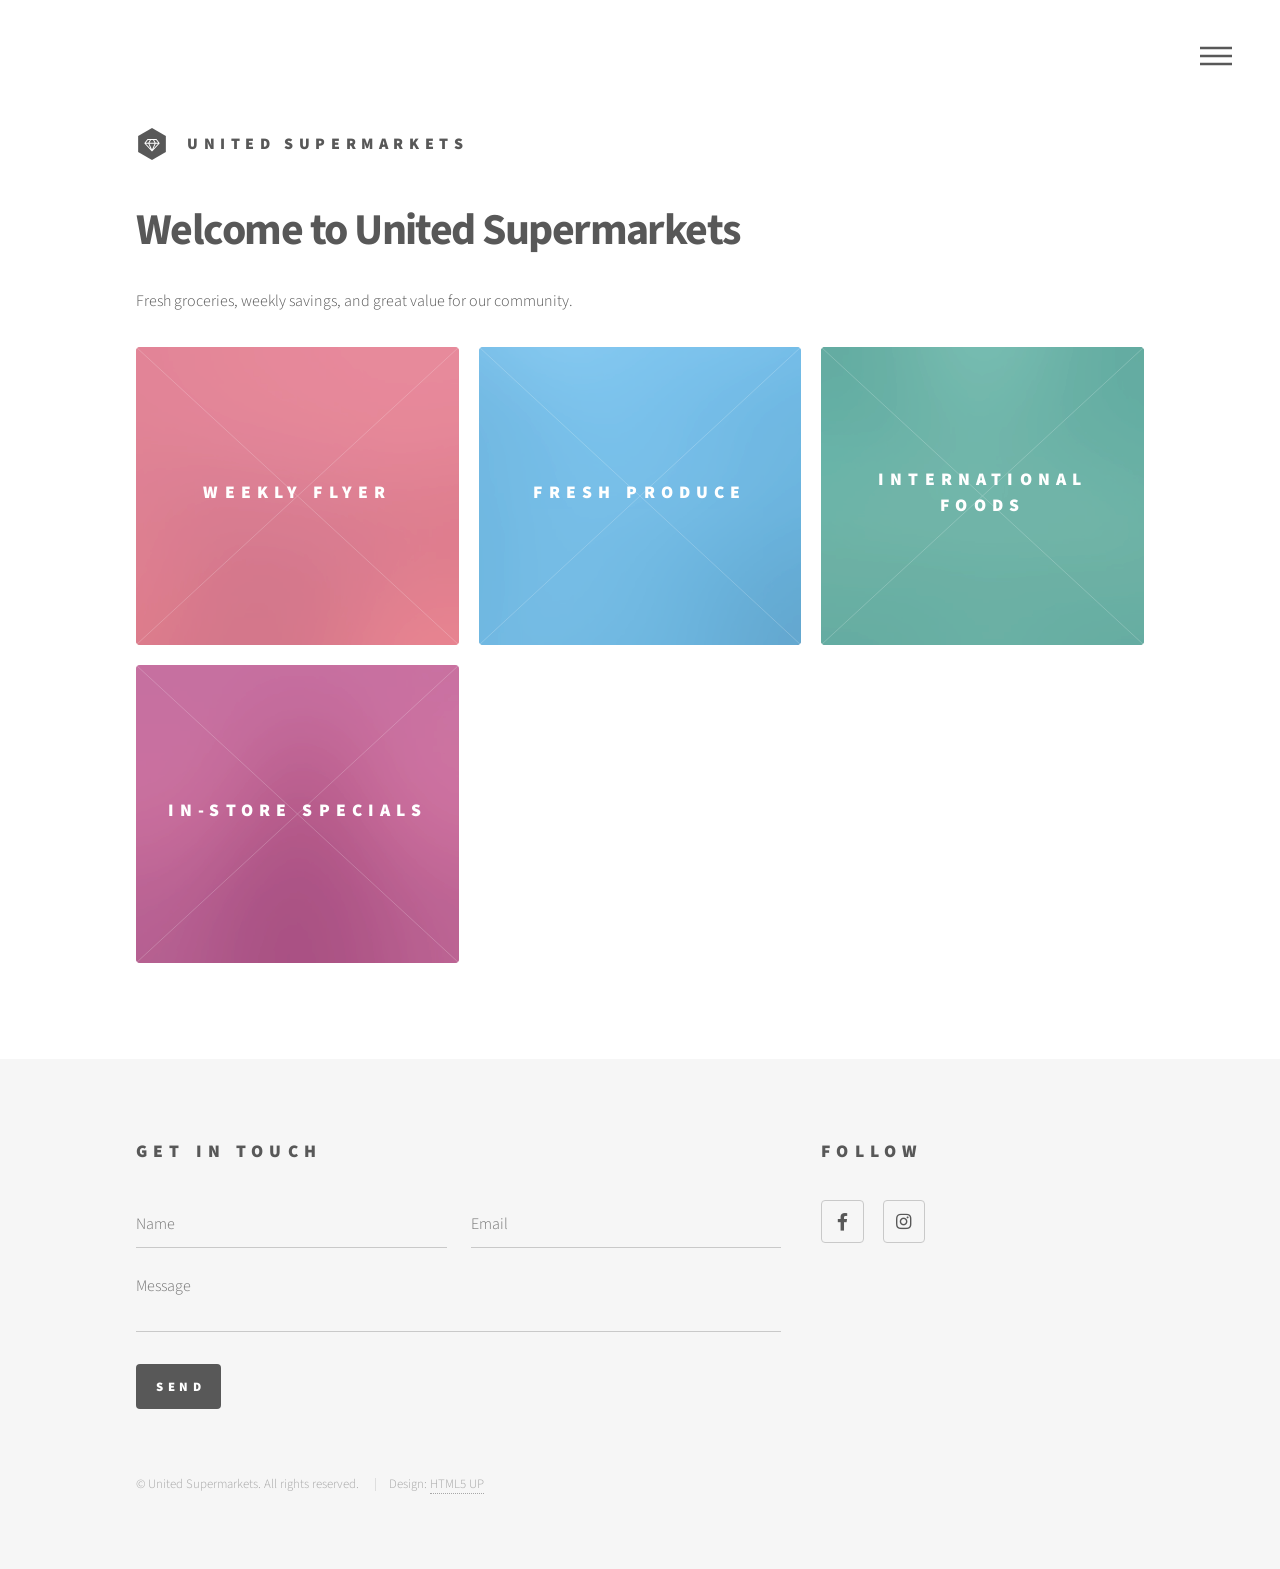
==== index.html @ 9bec1c36 "Move UI to root and finalize site structure" ====
<!DOCTYPE HTML>
<!--
  Phantom by HTML5 UP
  html5up.net | @ajlkn
  Free for personal and commercial use under the CCA 3.0 license
-->
<html>
  <head>
    <title>United Supermarkets</title>
    <meta charset="utf-8" />
    <meta name="viewport" content="width=device-width, initial-scale=1, user-scalable=no" />
    <link rel="stylesheet" href="assets/css/main.css" />
    <noscript><link rel="stylesheet" href="assets/css/noscript.css" /></noscript>
  </head>

  <body class="is-preload">

    <!-- Wrapper -->
    <div id="wrapper">

      <!-- Header -->
      <header id="header">
        <div class="inner">

          <!-- Logo -->
          <a href="/" class="logo">
            <span class="symbol">
              <img src="images/logo.svg" alt="United Supermarkets" />
            </span>
            <span class="title">United Supermarkets</span>
          </a>

          <!-- Nav -->
          <nav>
            <ul>
              <li><a href="#menu">Menu</a></li>
            </ul>
          </nav>

        </div>
      </header>

      <!-- Menu -->
      <nav id="menu">
        <h2>Menu</h2>
        <ul>
          <li><a href="/">Home</a></li>
          <li><a href="/flyer">Weekly Flyer</a></li>
          <li><a href="generic.html">About Us</a></li>
          <li><a href="elements.html">Contact</a></li>
        </ul>
      </nav>

      <!-- Main -->
      <div id="main">
        <div class="inner">

          <header>
            <h1>
              Welcome to United Supermarkets
            </h1>
            <p>
              Fresh groceries, weekly savings, and great value for our community.
            </p>
          </header>

          <section class="tiles">

            <article class="style1">
              <span class="image">
                <img src="images/pic01.jpg" alt="" />
              </span>
              <a href="/flyer">
                <h2>Weekly Flyer</h2>
                <div class="content">
                  <p>View this week’s deals and promotions.</p>
                </div>
              </a>
            </article>

            <article class="style2">
              <span class="image">
                <img src="images/pic02.jpg" alt="" />
              </span>
              <a href="generic.html">
                <h2>Fresh Produce</h2>
                <div class="content">
                  <p>Quality fruits and vegetables, restocked often.</p>
                </div>
              </a>
            </article>

            <article class="style3">
              <span class="image">
                <img src="images/pic03.jpg" alt="" />
              </span>
              <a href="generic.html">
                <h2>International Foods</h2>
                <div class="content">
                  <p>Asian and international grocery selections.</p>
                </div>
              </a>
            </article>

            <article class="style4">
              <span class="image">
                <img src="images/pic04.jpg" alt="" />
              </span>
              <a href="generic.html">
                <h2>In-Store Specials</h2>
                <div class="content">
                  <p>Limited-time offers available in store.</p>
                </div>
              </a>
            </article>

          </section>
        </div>
      </div>

      <!-- Footer -->
      <footer id="footer">
        <div class="inner">

          <section>
            <h2>Get in touch</h2>
            <form method="post" action="#">
              <div class="fields">
                <div class="field half">
                  <input type="text" name="name" placeholder="Name" />
                </div>
                <div class="field half">
                  <input type="email" name="email" placeholder="Email" />
                </div>
                <div class="field">
                  <textarea name="message" placeholder="Message"></textarea>
                </div>
              </div>
              <ul class="actions">
                <li><input type="submit" value="Send" class="primary" /></li>
              </ul>
            </form>
          </section>

          <section>
            <h2>Follow</h2>
            <ul class="icons">
              <li><a href="#" class="icon brands style2 fa-facebook-f"><span class="label">Facebook</span></a></li>
              <li><a href="#" class="icon brands style2 fa-instagram"><span class="label">Instagram</span></a></li>
            </ul>
          </section>

          <ul class="copyright">
            <li>&copy; United Supermarkets. All rights reserved.</li>
            <li>Design: <a href="https://html5up.net">HTML5 UP</a></li>
          </ul>

        </div>
      </footer>

    </div>

    <!-- Scripts -->
    <script src="assets/js/jquery.min.js"></script>
    <script src="assets/js/browser.min.js"></script>
    <script src="assets/js/breakpoints.min.js"></script>
    <script src="assets/js/util.js"></script>
    <script src="assets/js/main.js"></script>

  </body>
</html>
---- assets/css/main.css ----
@import url(fontawesome-all.min.css);
@import url("https://fonts.googleapis.com/css?family=Source+Sans+Pro:300,700,900");

/*
	Phantom by HTML5 UP
	html5up.net | @ajlkn
	Free for personal and commercial use under the CCA 3.0 license (html5up.net/license)
*/

html, body, div, span, applet, object,
iframe, h1, h2, h3, h4, h5, h6, p, blockquote,
pre, a, abbr, acronym, address, big, cite,
code, del, dfn, em, img, ins, kbd, q, s, samp,
small, strike, strong, sub, sup, tt, var, b,
u, i, center, dl, dt, dd, ol, ul, li, fieldset,
form, label, legend, table, caption, tbody,
tfoot, thead, tr, th, td, article, aside,
canvas, details, embed, figure, figcaption,
footer, header, hgroup, menu, nav, output, ruby,
section, summary, time, mark, audio, video {
	margin: 0;
	padding: 0;
	border: 0;
	font-size: 100%;
	font: inherit;
	vertical-align: baseline;}

article, aside, details, figcaption, figure,
footer, header, hgroup, menu, nav, section {
	display: block;}

body {
	line-height: 1;
}

ol, ul {
	list-style: none;
}

blockquote, q {
	quotes: none;
}

	blockquote:before, blockquote:after, q:before, q:after {
		content: '';
		content: none;
	}

table {
	border-collapse: collapse;
	border-spacing: 0;
}

body {
	-webkit-text-size-adjust: none;
}

mark {
	background-color: transparent;
	color: inherit;
}

input::-moz-focus-inner {
	border: 0;
	padding: 0;
}

input, select, textarea {
	-moz-appearance: none;
	-webkit-appearance: none;
	-ms-appearance: none;
	appearance: none;
}

/* Basic */

	@-ms-viewport {
		width: device-width;
	}

	body {
		-ms-overflow-style: scrollbar;
	}

	@media screen and (max-width: 480px) {

		html, body {
			min-width: 320px;
		}

	}

	html {
		box-sizing: border-box;
	}

	*, *:before, *:after {
		box-sizing: inherit;
	}

	body {
		background: #ffffff;
	}

		body.is-preload *, body.is-preload *:before, body.is-preload *:after {
			-moz-animation: none !important;
			-webkit-animation: none !important;
			-ms-animation: none !important;
			animation: none !important;
			-moz-transition: none !important;
			-webkit-transition: none !important;
			-ms-transition: none !important;
			transition: none !important;
		}

/* Type */

	body, input, select, textarea {
		color: #585858;
		font-family: "Source Sans Pro", Helvetica, sans-serif;
		font-size: 16pt;
		font-weight: 300;
		line-height: 1.75;
	}

		@media screen and (max-width: 1680px) {

			body, input, select, textarea {
				font-size: 14pt;
			}

		}

		@media screen and (max-width: 1280px) {

			body, input, select, textarea {
				font-size: 12pt;
			}

		}

	a {
		-moz-transition: border-bottom-color 0.2s ease, color 0.2s ease;
		-webkit-transition: border-bottom-color 0.2s ease, color 0.2s ease;
		-ms-transition: border-bottom-color 0.2s ease, color 0.2s ease;
		transition: border-bottom-color 0.2s ease, color 0.2s ease;
		text-decoration: none;
		color: #585858;
		border-bottom: dotted 1px rgba(88, 88, 88, 0.5);
	}

		a:hover {
			border-bottom-color: transparent;
			color: #f2849e !important;
		}

	strong, b {
		font-weight: 900;
	}

	em, i {
		font-style: italic;
	}

	p {
		margin: 0 0 2em 0;
	}

	h1 {
		font-size: 2.75em;
		font-weight: 700;
		line-height: 1.3;
		margin: 0 0 1em 0;
		letter-spacing: -0.035em;
	}

		h1 a {
			color: inherit;
		}

		@media screen and (max-width: 736px) {

			h1 {
				font-size: 2em;
				margin: 0 0 1em 0;
			}

		}

		@media screen and (max-width: 360px) {

			h1 {
				font-size: 1.75em;
			}

		}

	h2, h3, h4, h5, h6 {
		font-weight: 900;
		line-height: 1.5;
		margin: 0 0 2em 0;
		text-transform: uppercase;
		letter-spacing: 0.35em;
	}

		h2 a, h3 a, h4 a, h5 a, h6 a {
			color: inherit;
		}

	h2 {
		font-size: 1.1em;
	}

	h3 {
		font-size: 1em;
	}

	h4 {
		font-size: 0.8em;
	}

	h5 {
		font-size: 0.8em;
	}

	h6 {
		font-size: 0.8em;
	}

	@media screen and (max-width: 980px) {

		h1 br, h2 br, h3 br, h4 br, h5 br, h6 br {
			display: none;
		}

	}

	@media screen and (max-width: 736px) {

		h2 {
			font-size: 1em;
		}

		h3 {
			font-size: 0.8em;
		}

	}

	sub {
		font-size: 0.8em;
		position: relative;
		top: 0.5em;
	}

	sup {
		font-size: 0.8em;
		position: relative;
		top: -0.5em;
	}

	blockquote {
		border-left: solid 4px #c9c9c9;
		font-style: italic;
		margin: 0 0 2em 0;
		padding: 0.5em 0 0.5em 2em;
	}

	code {
		background: rgba(144, 144, 144, 0.075);
		border-radius: 4px;
		border: solid 1px #c9c9c9;
		font-family: "Courier New", monospace;
		font-size: 0.9em;
		margin: 0 0.25em;
		padding: 0.25em 0.65em;
	}

	pre {
		-webkit-overflow-scrolling: touch;
		font-family: "Courier New", monospace;
		font-size: 0.9em;
		margin: 0 0 2em 0;
	}

		pre code {
			display: block;
			line-height: 1.75;
			padding: 1em 1.5em;
			overflow-x: auto;
		}

	hr {
		border: 0;
		border-bottom: solid 1px #c9c9c9;
		margin: 2em 0;
	}

		hr.major {
			margin: 3em 0;
		}

	.align-left {
		text-align: left;
	}

	.align-center {
		text-align: center;
	}

	.align-right {
		text-align: right;
	}

/* Row */

	.row {
		display: flex;
		flex-wrap: wrap;
		box-sizing: border-box;
		align-items: stretch;
	}

		.row > * {
			box-sizing: border-box;
		}

		.row.gtr-uniform > * > :last-child {
			margin-bottom: 0;
		}

		.row.aln-left {
			justify-content: flex-start;
		}

		.row.aln-center {
			justify-content: center;
		}

		.row.aln-right {
			justify-content: flex-end;
		}

		.row.aln-top {
			align-items: flex-start;
		}

		.row.aln-middle {
			align-items: center;
		}

		.row.aln-bottom {
			align-items: flex-end;
		}

		.row > .imp {
			order: -1;
		}

		.row > .col-1 {
			width: 8.33333%;
		}

		.row > .off-1 {
			margin-left: 8.33333%;
		}

		.row > .col-2 {
			width: 16.66667%;
		}

		.row > .off-2 {
			margin-left: 16.66667%;
		}

		.row > .col-3 {
			width: 25%;
		}

		.row > .off-3 {
			margin-left: 25%;
		}

		.row > .col-4 {
			width: 33.33333%;
		}

		.row > .off-4 {
			margin-left: 33.33333%;
		}

		.row > .col-5 {
			width: 41.66667%;
		}

		.row > .off-5 {
			margin-left: 41.66667%;
		}

		.row > .col-6 {
			width: 50%;
		}

		.row > .off-6 {
			margin-left: 50%;
		}

		.row > .col-7 {
			width: 58.33333%;
		}

		.row > .off-7 {
			margin-left: 58.33333%;
		}

		.row > .col-8 {
			width: 66.66667%;
		}

		.row > .off-8 {
			margin-left: 66.66667%;
		}

		.row > .col-9 {
			width: 75%;
		}

		.row > .off-9 {
			margin-left: 75%;
		}

		.row > .col-10 {
			width: 83.33333%;
		}

		.row > .off-10 {
			margin-left: 83.33333%;
		}

		.row > .col-11 {
			width: 91.66667%;
		}

		.row > .off-11 {
			margin-left: 91.66667%;
		}

		.row > .col-12 {
			width: 100%;
		}

		.row > .off-12 {
			margin-left: 100%;
		}

		.row.gtr-0 {
			margin-top: 0;
			margin-left: 0em;
		}

			.row.gtr-0 > * {
				padding: 0 0 0 0em;
			}

			.row.gtr-0.gtr-uniform {
				margin-top: 0em;
			}

				.row.gtr-0.gtr-uniform > * {
					padding-top: 0em;
				}

		.row.gtr-25 {
			margin-top: 0;
			margin-left: -0.5em;
		}

			.row.gtr-25 > * {
				padding: 0 0 0 0.5em;
			}

			.row.gtr-25.gtr-uniform {
				margin-top: -0.5em;
			}

				.row.gtr-25.gtr-uniform > * {
					padding-top: 0.5em;
				}

		.row.gtr-50 {
			margin-top: 0;
			margin-left: -1em;
		}

			.row.gtr-50 > * {
				padding: 0 0 0 1em;
			}

			.row.gtr-50.gtr-uniform {
				margin-top: -1em;
			}

				.row.gtr-50.gtr-uniform > * {
					padding-top: 1em;
				}

		.row {
			margin-top: 0;
			margin-left: -2em;
		}

			.row > * {
				padding: 0 0 0 2em;
			}

			.row.gtr-uniform {
				margin-top: -2em;
			}

				.row.gtr-uniform > * {
					padding-top: 2em;
				}

		.row.gtr-150 {
			margin-top: 0;
			margin-left: -3em;
		}

			.row.gtr-150 > * {
				padding: 0 0 0 3em;
			}

			.row.gtr-150.gtr-uniform {
				margin-top: -3em;
			}

				.row.gtr-150.gtr-uniform > * {
					padding-top: 3em;
				}

		.row.gtr-200 {
			margin-top: 0;
			margin-left: -4em;
		}

			.row.gtr-200 > * {
				padding: 0 0 0 4em;
			}

			.row.gtr-200.gtr-uniform {
				margin-top: -4em;
			}

				.row.gtr-200.gtr-uniform > * {
					padding-top: 4em;
				}

		@media screen and (max-width: 1680px) {

			.row {
				display: flex;
				flex-wrap: wrap;
				box-sizing: border-box;
				align-items: stretch;
			}

				.row > * {
					box-sizing: border-box;
				}

				.row.gtr-uniform > * > :last-child {
					margin-bottom: 0;
				}

				.row.aln-left {
					justify-content: flex-start;
				}

				.row.aln-center {
					justify-content: center;
				}

				.row.aln-right {
					justify-content: flex-end;
				}

				.row.aln-top {
					align-items: flex-start;
				}

				.row.aln-middle {
					align-items: center;
				}

				.row.aln-bottom {
					align-items: flex-end;
				}

				.row > .imp-xlarge {
					order: -1;
				}

				.row > .col-1-xlarge {
					width: 8.33333%;
				}

				.row > .off-1-xlarge {
					margin-left: 8.33333%;
				}

				.row > .col-2-xlarge {
					width: 16.66667%;
				}

				.row > .off-2-xlarge {
					margin-left: 16.66667%;
				}

				.row > .col-3-xlarge {
					width: 25%;
				}

				.row > .off-3-xlarge {
					margin-left: 25%;
				}

				.row > .col-4-xlarge {
					width: 33.33333%;
				}

				.row > .off-4-xlarge {
					margin-left: 33.33333%;
				}

				.row > .col-5-xlarge {
					width: 41.66667%;
				}

				.row > .off-5-xlarge {
					margin-left: 41.66667%;
				}

				.row > .col-6-xlarge {
					width: 50%;
				}

				.row > .off-6-xlarge {
					margin-left: 50%;
				}

				.row > .col-7-xlarge {
					width: 58.33333%;
				}

				.row > .off-7-xlarge {
					margin-left: 58.33333%;
				}

				.row > .col-8-xlarge {
					width: 66.66667%;
				}

				.row > .off-8-xlarge {
					margin-left: 66.66667%;
				}

				.row > .col-9-xlarge {
					width: 75%;
				}

				.row > .off-9-xlarge {
					margin-left: 75%;
				}

				.row > .col-10-xlarge {
					width: 83.33333%;
				}

				.row > .off-10-xlarge {
					margin-left: 83.33333%;
				}

				.row > .col-11-xlarge {
					width: 91.66667%;
				}

				.row > .off-11-xlarge {
					margin-left: 91.66667%;
				}

				.row > .col-12-xlarge {
					width: 100%;
				}

				.row > .off-12-xlarge {
					margin-left: 100%;
				}

				.row.gtr-0 {
					margin-top: 0;
					margin-left: 0em;
				}

					.row.gtr-0 > * {
						padding: 0 0 0 0em;
					}

					.row.gtr-0.gtr-uniform {
						margin-top: 0em;
					}

						.row.gtr-0.gtr-uniform > * {
							padding-top: 0em;
						}

				.row.gtr-25 {
					margin-top: 0;
					margin-left: -0.5em;
				}

					.row.gtr-25 > * {
						padding: 0 0 0 0.5em;
					}

					.row.gtr-25.gtr-uniform {
						margin-top: -0.5em;
					}

						.row.gtr-25.gtr-uniform > * {
							padding-top: 0.5em;
						}

				.row.gtr-50 {
					margin-top: 0;
					margin-left: -1em;
				}

					.row.gtr-50 > * {
						padding: 0 0 0 1em;
					}

					.row.gtr-50.gtr-uniform {
						margin-top: -1em;
					}

						.row.gtr-50.gtr-uniform > * {
							padding-top: 1em;
						}

				.row {
					margin-top: 0;
					margin-left: -2em;
				}

					.row > * {
						padding: 0 0 0 2em;
					}

					.row.gtr-uniform {
						margin-top: -2em;
					}

						.row.gtr-uniform > * {
							padding-top: 2em;
						}

				.row.gtr-150 {
					margin-top: 0;
					margin-left: -3em;
				}

					.row.gtr-150 > * {
						padding: 0 0 0 3em;
					}

					.row.gtr-150.gtr-uniform {
						margin-top: -3em;
					}

						.row.gtr-150.gtr-uniform > * {
							padding-top: 3em;
						}

				.row.gtr-200 {
					margin-top: 0;
					margin-left: -4em;
				}

					.row.gtr-200 > * {
						padding: 0 0 0 4em;
					}

					.row.gtr-200.gtr-uniform {
						margin-top: -4em;
					}

						.row.gtr-200.gtr-uniform > * {
							padding-top: 4em;
						}

		}

		@media screen and (max-width: 1280px) {

			.row {
				display: flex;
				flex-wrap: wrap;
				box-sizing: border-box;
				align-items: stretch;
			}

				.row > * {
					box-sizing: border-box;
				}

				.row.gtr-uniform > * > :last-child {
					margin-bottom: 0;
				}

				.row.aln-left {
					justify-content: flex-start;
				}

				.row.aln-center {
					justify-content: center;
				}

				.row.aln-right {
					justify-content: flex-end;
				}

				.row.aln-top {
					align-items: flex-start;
				}

				.row.aln-middle {
					align-items: center;
				}

				.row.aln-bottom {
					align-items: flex-end;
				}

				.row > .imp-large {
					order: -1;
				}

				.row > .col-1-large {
					width: 8.33333%;
				}

				.row > .off-1-large {
					margin-left: 8.33333%;
				}

				.row > .col-2-large {
					width: 16.66667%;
				}

				.row > .off-2-large {
					margin-left: 16.66667%;
				}

				.row > .col-3-large {
					width: 25%;
				}

				.row > .off-3-large {
					margin-left: 25%;
				}

				.row > .col-4-large {
					width: 33.33333%;
				}

				.row > .off-4-large {
					margin-left: 33.33333%;
				}

				.row > .col-5-large {
					width: 41.66667%;
				}

				.row > .off-5-large {
					margin-left: 41.66667%;
				}

				.row > .col-6-large {
					width: 50%;
				}

				.row > .off-6-large {
					margin-left: 50%;
				}

				.row > .col-7-large {
					width: 58.33333%;
				}

				.row > .off-7-large {
					margin-left: 58.33333%;
				}

				.row > .col-8-large {
					width: 66.66667%;
				}

				.row > .off-8-large {
					margin-left: 66.66667%;
				}

				.row > .col-9-large {
					width: 75%;
				}

				.row > .off-9-large {
					margin-left: 75%;
				}

				.row > .col-10-large {
					width: 83.33333%;
				}

				.row > .off-10-large {
					margin-left: 83.33333%;
				}

				.row > .col-11-large {
					width: 91.66667%;
				}

				.row > .off-11-large {
					margin-left: 91.66667%;
				}

				.row > .col-12-large {
					width: 100%;
				}

				.row > .off-12-large {
					margin-left: 100%;
				}

				.row.gtr-0 {
					margin-top: 0;
					margin-left: 0em;
				}

					.row.gtr-0 > * {
						padding: 0 0 0 0em;
					}

					.row.gtr-0.gtr-uniform {
						margin-top: 0em;
					}

						.row.gtr-0.gtr-uniform > * {
							padding-top: 0em;
						}

				.row.gtr-25 {
					margin-top: 0;
					margin-left: -0.5em;
				}

					.row.gtr-25 > * {
						padding: 0 0 0 0.5em;
					}

					.row.gtr-25.gtr-uniform {
						margin-top: -0.5em;
					}

						.row.gtr-25.gtr-uniform > * {
							padding-top: 0.5em;
						}

				.row.gtr-50 {
					margin-top: 0;
					margin-left: -1em;
				}

					.row.gtr-50 > * {
						padding: 0 0 0 1em;
					}

					.row.gtr-50.gtr-uniform {
						margin-top: -1em;
					}

						.row.gtr-50.gtr-uniform > * {
							padding-top: 1em;
						}

				.row {
					margin-top: 0;
					margin-left: -2em;
				}

					.row > * {
						padding: 0 0 0 2em;
					}

					.row.gtr-uniform {
						margin-top: -2em;
					}

						.row.gtr-uniform > * {
							padding-top: 2em;
						}

				.row.gtr-150 {
					margin-top: 0;
					margin-left: -3em;
				}

					.row.gtr-150 > * {
						padding: 0 0 0 3em;
					}

					.row.gtr-150.gtr-uniform {
						margin-top: -3em;
					}

						.row.gtr-150.gtr-uniform > * {
							padding-top: 3em;
						}

				.row.gtr-200 {
					margin-top: 0;
					margin-left: -4em;
				}

					.row.gtr-200 > * {
						padding: 0 0 0 4em;
					}

					.row.gtr-200.gtr-uniform {
						margin-top: -4em;
					}

						.row.gtr-200.gtr-uniform > * {
							padding-top: 4em;
						}

		}

		@media screen and (max-width: 980px) {

			.row {
				display: flex;
				flex-wrap: wrap;
				box-sizing: border-box;
				align-items: stretch;
			}

				.row > * {
					box-sizing: border-box;
				}

				.row.gtr-uniform > * > :last-child {
					margin-bottom: 0;
				}

				.row.aln-left {
					justify-content: flex-start;
				}

				.row.aln-center {
					justify-content: center;
				}

				.row.aln-right {
					justify-content: flex-end;
				}

				.row.aln-top {
					align-items: flex-start;
				}

				.row.aln-middle {
					align-items: center;
				}

				.row.aln-bottom {
					align-items: flex-end;
				}

				.row > .imp-medium {
					order: -1;
				}

				.row > .col-1-medium {
					width: 8.33333%;
				}

				.row > .off-1-medium {
					margin-left: 8.33333%;
				}

				.row > .col-2-medium {
					width: 16.66667%;
				}

				.row > .off-2-medium {
					margin-left: 16.66667%;
				}

				.row > .col-3-medium {
					width: 25%;
				}

				.row > .off-3-medium {
					margin-left: 25%;
				}

				.row > .col-4-medium {
					width: 33.33333%;
				}

				.row > .off-4-medium {
					margin-left: 33.33333%;
				}

				.row > .col-5-medium {
					width: 41.66667%;
				}

				.row > .off-5-medium {
					margin-left: 41.66667%;
				}

				.row > .col-6-medium {
					width: 50%;
				}

				.row > .off-6-medium {
					margin-left: 50%;
				}

				.row > .col-7-medium {
					width: 58.33333%;
				}

				.row > .off-7-medium {
					margin-left: 58.33333%;
				}

				.row > .col-8-medium {
					width: 66.66667%;
				}

				.row > .off-8-medium {
					margin-left: 66.66667%;
				}

				.row > .col-9-medium {
					width: 75%;
				}

				.row > .off-9-medium {
					margin-left: 75%;
				}

				.row > .col-10-medium {
					width: 83.33333%;
				}

				.row > .off-10-medium {
					margin-left: 83.33333%;
				}

				.row > .col-11-medium {
					width: 91.66667%;
				}

				.row > .off-11-medium {
					margin-left: 91.66667%;
				}

				.row > .col-12-medium {
					width: 100%;
				}

				.row > .off-12-medium {
					margin-left: 100%;
				}

				.row.gtr-0 {
					margin-top: 0;
					margin-left: 0em;
				}

					.row.gtr-0 > * {
						padding: 0 0 0 0em;
					}

					.row.gtr-0.gtr-uniform {
						margin-top: 0em;
					}

						.row.gtr-0.gtr-uniform > * {
							padding-top: 0em;
						}

				.row.gtr-25 {
					margin-top: 0;
					margin-left: -0.375em;
				}

					.row.gtr-25 > * {
						padding: 0 0 0 0.375em;
					}

					.row.gtr-25.gtr-uniform {
						margin-top: -0.375em;
					}

						.row.gtr-25.gtr-uniform > * {
							padding-top: 0.375em;
						}

				.row.gtr-50 {
					margin-top: 0;
					margin-left: -0.75em;
				}

					.row.gtr-50 > * {
						padding: 0 0 0 0.75em;
					}

					.row.gtr-50.gtr-uniform {
						margin-top: -0.75em;
					}

						.row.gtr-50.gtr-uniform > * {
							padding-top: 0.75em;
						}

				.row {
					margin-top: 0;
					margin-left: -1.5em;
				}

					.row > * {
						padding: 0 0 0 1.5em;
					}

					.row.gtr-uniform {
						margin-top: -1.5em;
					}

						.row.gtr-uniform > * {
							padding-top: 1.5em;
						}

				.row.gtr-150 {
					margin-top: 0;
					margin-left: -2.25em;
				}

					.row.gtr-150 > * {
						padding: 0 0 0 2.25em;
					}

					.row.gtr-150.gtr-uniform {
						margin-top: -2.25em;
					}

						.row.gtr-150.gtr-uniform > * {
							padding-top: 2.25em;
						}

				.row.gtr-200 {
					margin-top: 0;
					margin-left: -3em;
				}

					.row.gtr-200 > * {
						padding: 0 0 0 3em;
					}

					.row.gtr-200.gtr-uniform {
						margin-top: -3em;
					}

						.row.gtr-200.gtr-uniform > * {
							padding-top: 3em;
						}

		}

		@media screen and (max-width: 736px) {

			.row {
				display: flex;
				flex-wrap: wrap;
				box-sizing: border-box;
				align-items: stretch;
			}

				.row > * {
					box-sizing: border-box;
				}

				.row.gtr-uniform > * > :last-child {
					margin-bottom: 0;
				}

				.row.aln-left {
					justify-content: flex-start;
				}

				.row.aln-center {
					justify-content: center;
				}

				.row.aln-right {
					justify-content: flex-end;
				}

				.row.aln-top {
					align-items: flex-start;
				}

				.row.aln-middle {
					align-items: center;
				}

				.row.aln-bottom {
					align-items: flex-end;
				}

				.row > .imp-small {
					order: -1;
				}

				.row > .col-1-small {
					width: 8.33333%;
				}

				.row > .off-1-small {
					margin-left: 8.33333%;
				}

				.row > .col-2-small {
					width: 16.66667%;
				}

				.row > .off-2-small {
					margin-left: 16.66667%;
				}

				.row > .col-3-small {
					width: 25%;
				}

				.row > .off-3-small {
					margin-left: 25%;
				}

				.row > .col-4-small {
					width: 33.33333%;
				}

				.row > .off-4-small {
					margin-left: 33.33333%;
				}

				.row > .col-5-small {
					width: 41.66667%;
				}

				.row > .off-5-small {
					margin-left: 41.66667%;
				}

				.row > .col-6-small {
					width: 50%;
				}

				.row > .off-6-small {
					margin-left: 50%;
				}

				.row > .col-7-small {
					width: 58.33333%;
				}

				.row > .off-7-small {
					margin-left: 58.33333%;
				}

				.row > .col-8-small {
					width: 66.66667%;
				}

				.row > .off-8-small {
					margin-left: 66.66667%;
				}

				.row > .col-9-small {
					width: 75%;
				}

				.row > .off-9-small {
					margin-left: 75%;
				}

				.row > .col-10-small {
					width: 83.33333%;
				}

				.row > .off-10-small {
					margin-left: 83.33333%;
				}

				.row > .col-11-small {
					width: 91.66667%;
				}

				.row > .off-11-small {
					margin-left: 91.66667%;
				}

				.row > .col-12-small {
					width: 100%;
				}

				.row > .off-12-small {
					margin-left: 100%;
				}

				.row.gtr-0 {
					margin-top: 0;
					margin-left: 0em;
				}

					.row.gtr-0 > * {
						padding: 0 0 0 0em;
					}

					.row.gtr-0.gtr-uniform {
						margin-top: 0em;
					}

						.row.gtr-0.gtr-uniform > * {
							padding-top: 0em;
						}

				.row.gtr-25 {
					margin-top: 0;
					margin-left: -0.25em;
				}

					.row.gtr-25 > * {
						padding: 0 0 0 0.25em;
					}

					.row.gtr-25.gtr-uniform {
						margin-top: -0.25em;
					}

						.row.gtr-25.gtr-uniform > * {
							padding-top: 0.25em;
						}

				.row.gtr-50 {
					margin-top: 0;
					margin-left: -0.5em;
				}

					.row.gtr-50 > * {
						padding: 0 0 0 0.5em;
					}

					.row.gtr-50.gtr-uniform {
						margin-top: -0.5em;
					}

						.row.gtr-50.gtr-uniform > * {
							padding-top: 0.5em;
						}

				.row {
					margin-top: 0;
					margin-left: -1em;
				}

					.row > * {
						padding: 0 0 0 1em;
					}

					.row.gtr-uniform {
						margin-top: -1em;
					}

						.row.gtr-uniform > * {
							padding-top: 1em;
						}

				.row.gtr-150 {
					margin-top: 0;
					margin-left: -1.5em;
				}

					.row.gtr-150 > * {
						padding: 0 0 0 1.5em;
					}

					.row.gtr-150.gtr-uniform {
						margin-top: -1.5em;
					}

						.row.gtr-150.gtr-uniform > * {
							padding-top: 1.5em;
						}

				.row.gtr-200 {
					margin-top: 0;
					margin-left: -2em;
				}

					.row.gtr-200 > * {
						padding: 0 0 0 2em;
					}

					.row.gtr-200.gtr-uniform {
						margin-top: -2em;
					}

						.row.gtr-200.gtr-uniform > * {
							padding-top: 2em;
						}

		}

		@media screen and (max-width: 480px) {

			.row {
				display: flex;
				flex-wrap: wrap;
				box-sizing: border-box;
				align-items: stretch;
			}

				.row > * {
					box-sizing: border-box;
				}

				.row.gtr-uniform > * > :last-child {
					margin-bottom: 0;
				}

				.row.aln-left {
					justify-content: flex-start;
				}

				.row.aln-center {
					justify-content: center;
				}

				.row.aln-right {
					justify-content: flex-end;
				}

				.row.aln-top {
					align-items: flex-start;
				}

				.row.aln-middle {
					align-items: center;
				}

				.row.aln-bottom {
					align-items: flex-end;
				}

				.row > .imp-xsmall {
					order: -1;
				}

				.row > .col-1-xsmall {
					width: 8.33333%;
				}

				.row > .off-1-xsmall {
					margin-left: 8.33333%;
				}

				.row > .col-2-xsmall {
					width: 16.66667%;
				}

				.row > .off-2-xsmall {
					margin-left: 16.66667%;
				}

				.row > .col-3-xsmall {
					width: 25%;
				}

				.row > .off-3-xsmall {
					margin-left: 25%;
				}

				.row > .col-4-xsmall {
					width: 33.33333%;
				}

				.row > .off-4-xsmall {
					margin-left: 33.33333%;
				}

				.row > .col-5-xsmall {
					width: 41.66667%;
				}

				.row > .off-5-xsmall {
					margin-left: 41.66667%;
				}

				.row > .col-6-xsmall {
					width: 50%;
				}

				.row > .off-6-xsmall {
					margin-left: 50%;
				}

				.row > .col-7-xsmall {
					width: 58.33333%;
				}

				.row > .off-7-xsmall {
					margin-left: 58.33333%;
				}

				.row > .col-8-xsmall {
					width: 66.66667%;
				}

				.row > .off-8-xsmall {
					margin-left: 66.66667%;
				}

				.row > .col-9-xsmall {
					width: 75%;
				}

				.row > .off-9-xsmall {
					margin-left: 75%;
				}

				.row > .col-10-xsmall {
					width: 83.33333%;
				}

				.row > .off-10-xsmall {
					margin-left: 83.33333%;
				}

				.row > .col-11-xsmall {
					width: 91.66667%;
				}

				.row > .off-11-xsmall {
					margin-left: 91.66667%;
				}

				.row > .col-12-xsmall {
					width: 100%;
				}

				.row > .off-12-xsmall {
					margin-left: 100%;
				}

				.row.gtr-0 {
					margin-top: 0;
					margin-left: 0em;
				}

					.row.gtr-0 > * {
						padding: 0 0 0 0em;
					}

					.row.gtr-0.gtr-uniform {
						margin-top: 0em;
					}

						.row.gtr-0.gtr-uniform > * {
							padding-top: 0em;
						}

				.row.gtr-25 {
					margin-top: 0;
					margin-left: -0.25em;
				}

					.row.gtr-25 > * {
						padding: 0 0 0 0.25em;
					}

					.row.gtr-25.gtr-uniform {
						margin-top: -0.25em;
					}

						.row.gtr-25.gtr-uniform > * {
							padding-top: 0.25em;
						}

				.row.gtr-50 {
					margin-top: 0;
					margin-left: -0.5em;
				}

					.row.gtr-50 > * {
						padding: 0 0 0 0.5em;
					}

					.row.gtr-50.gtr-uniform {
						margin-top: -0.5em;
					}

						.row.gtr-50.gtr-uniform > * {
							padding-top: 0.5em;
						}

				.row {
					margin-top: 0;
					margin-left: -1em;
				}

					.row > * {
						padding: 0 0 0 1em;
					}

					.row.gtr-uniform {
						margin-top: -1em;
					}

						.row.gtr-uniform > * {
							padding-top: 1em;
						}

				.row.gtr-150 {
					margin-top: 0;
					margin-left: -1.5em;
				}

					.row.gtr-150 > * {
						padding: 0 0 0 1.5em;
					}

					.row.gtr-150.gtr-uniform {
						margin-top: -1.5em;
					}

						.row.gtr-150.gtr-uniform > * {
							padding-top: 1.5em;
						}

				.row.gtr-200 {
					margin-top: 0;
					margin-left: -2em;
				}

					.row.gtr-200 > * {
						padding: 0 0 0 2em;
					}

					.row.gtr-200.gtr-uniform {
						margin-top: -2em;
					}

						.row.gtr-200.gtr-uniform > * {
							padding-top: 2em;
						}

		}

/* Section/Article */

	section.special, article.special {
		text-align: center;
	}

	header p {
		margin-top: -1em;
	}

	@media screen and (max-width: 736px) {

		header p {
			margin-top: 0;
		}

	}

/* Icon */

	.icon {
		text-decoration: none;
		border-bottom: none;
		position: relative;
	}

		.icon:before {
			-moz-osx-font-smoothing: grayscale;
			-webkit-font-smoothing: antialiased;
			display: inline-block;
			font-style: normal;
			font-variant: normal;
			text-rendering: auto;
			line-height: 1;
			text-transform: none !important;
			font-family: 'Font Awesome 5 Free';
			font-weight: 400;
		}

		.icon > .label {
			display: none;
		}

		.icon:before {
			line-height: inherit;
		}

		.icon.solid:before {
			font-weight: 900;
		}

		.icon.brands:before {
			font-family: 'Font Awesome 5 Brands';
		}

		.icon.style2 {
			-moz-transition: background-color 0.2s ease-in-out, color 0.2s ease-in-out, border-color 0.2s ease-in-out;
			-webkit-transition: background-color 0.2s ease-in-out, color 0.2s ease-in-out, border-color 0.2s ease-in-out;
			-ms-transition: background-color 0.2s ease-in-out, color 0.2s ease-in-out, border-color 0.2s ease-in-out;
			transition: background-color 0.2s ease-in-out, color 0.2s ease-in-out, border-color 0.2s ease-in-out;
			background-color: transparent;
			border: solid 1px #c9c9c9;
			border-radius: 4px;
			width: 2.65em;
			height: 2.65em;
			display: inline-block;
			text-align: center;
			line-height: 2.65em;
			color: inherit;
		}

			.icon.style2:before {
				font-size: 1.1em;
			}

			.icon.style2:hover {
				color: #f2849e;
				border-color: #f2849e;
			}

			.icon.style2:active {
				background-color: rgba(242, 132, 158, 0.1);
			}

/* List */

	ol {
		list-style: decimal;
		margin: 0 0 2em 0;
		padding-left: 1.25em;
	}

		ol li {
			padding-left: 0.25em;
		}

	ul {
		list-style: disc;
		margin: 0 0 2em 0;
		padding-left: 1em;
	}

		ul li {
			padding-left: 0.5em;
		}

		ul.alt {
			list-style: none;
			padding-left: 0;
		}

			ul.alt li {
				border-top: solid 1px #c9c9c9;
				padding: 0.5em 0;
			}

				ul.alt li:first-child {
					border-top: 0;
					padding-top: 0;
				}

	dl {
		margin: 0 0 2em 0;
	}

		dl dt {
			display: block;
			font-weight: 900;
			margin: 0 0 1em 0;
		}

		dl dd {
			margin-left: 2em;
		}

/* Actions */

	ul.actions {
		display: -moz-flex;
		display: -webkit-flex;
		display: -ms-flex;
		display: flex;
		cursor: default;
		list-style: none;
		margin-left: -1em;
		padding-left: 0;
	}

		ul.actions li {
			padding: 0 0 0 1em;
			vertical-align: middle;
		}

		ul.actions.special {
			-moz-justify-content: center;
			-webkit-justify-content: center;
			-ms-justify-content: center;
			justify-content: center;
			width: 100%;
			margin-left: 0;
		}

			ul.actions.special li:first-child {
				padding-left: 0;
			}

		ul.actions.stacked {
			-moz-flex-direction: column;
			-webkit-flex-direction: column;
			-ms-flex-direction: column;
			flex-direction: column;
			margin-left: 0;
		}

			ul.actions.stacked li {
				padding: 1.3em 0 0 0;
			}

				ul.actions.stacked li:first-child {
					padding-top: 0;
				}

		ul.actions.fit {
			width: calc(100% + 1em);
		}

			ul.actions.fit li {
				-moz-flex-grow: 1;
				-webkit-flex-grow: 1;
				-ms-flex-grow: 1;
				flex-grow: 1;
				-moz-flex-shrink: 1;
				-webkit-flex-shrink: 1;
				-ms-flex-shrink: 1;
				flex-shrink: 1;
				width: 100%;
			}

				ul.actions.fit li > * {
					width: 100%;
				}

			ul.actions.fit.stacked {
				width: 100%;
			}

		@media screen and (max-width: 480px) {

			ul.actions:not(.fixed) {
				-moz-flex-direction: column;
				-webkit-flex-direction: column;
				-ms-flex-direction: column;
				flex-direction: column;
				margin-left: 0;
				width: 100% !important;
			}

				ul.actions:not(.fixed) li {
					-moz-flex-grow: 1;
					-webkit-flex-grow: 1;
					-ms-flex-grow: 1;
					flex-grow: 1;
					-moz-flex-shrink: 1;
					-webkit-flex-shrink: 1;
					-ms-flex-shrink: 1;
					flex-shrink: 1;
					padding: 1em 0 0 0;
					text-align: center;
					width: 100%;
				}

					ul.actions:not(.fixed) li > * {
						width: 100%;
					}

					ul.actions:not(.fixed) li:first-child {
						padding-top: 0;
					}

					ul.actions:not(.fixed) li input[type="submit"],
					ul.actions:not(.fixed) li input[type="reset"],
					ul.actions:not(.fixed) li input[type="button"],
					ul.actions:not(.fixed) li button,
					ul.actions:not(.fixed) li .button {
						width: 100%;
					}

						ul.actions:not(.fixed) li input[type="submit"].icon:before,
						ul.actions:not(.fixed) li input[type="reset"].icon:before,
						ul.actions:not(.fixed) li input[type="button"].icon:before,
						ul.actions:not(.fixed) li button.icon:before,
						ul.actions:not(.fixed) li .button.icon:before {
							margin-left: -0.5rem;
						}

		}

/* Icons */

	ul.icons {
		cursor: default;
		list-style: none;
		padding-left: 0;
		margin: -1em 0 2em -1em;
	}

		ul.icons li {
			display: inline-block;
			padding: 1em 0 0 1em;
		}

/* Form */

	form {
		margin: 0 0 2em 0;
		overflow-x: hidden;
	}

		form > :last-child {
			margin-bottom: 0;
		}

		form > .fields {
			display: -moz-flex;
			display: -webkit-flex;
			display: -ms-flex;
			display: flex;
			-moz-flex-wrap: wrap;
			-webkit-flex-wrap: wrap;
			-ms-flex-wrap: wrap;
			flex-wrap: wrap;
			width: calc(100% + 3em);
			margin: -1.5em 0 2em -1.5em;
		}

			form > .fields > .field {
				-moz-flex-grow: 0;
				-webkit-flex-grow: 0;
				-ms-flex-grow: 0;
				flex-grow: 0;
				-moz-flex-shrink: 0;
				-webkit-flex-shrink: 0;
				-ms-flex-shrink: 0;
				flex-shrink: 0;
				padding: 1.5em 0 0 1.5em;
				width: calc(100% - 1.5em);
			}

				form > .fields > .field.half {
					width: calc(50% - 0.75em);
				}

				form > .fields > .field.third {
					width: calc(100%/3 - 0.5em);
				}

				form > .fields > .field.quarter {
					width: calc(25% - 0.375em);
				}

		@media screen and (max-width: 480px) {

			form > .fields {
				width: calc(100% + 3em);
				margin: -1.5em 0 2em -1.5em;
			}

				form > .fields > .field {
					padding: 1.5em 0 0 1.5em;
					width: calc(100% - 1.5em);
				}

					form > .fields > .field.half {
						width: calc(100% - 1.5em);
					}

					form > .fields > .field.third {
						width: calc(100% - 1.5em);
					}

					form > .fields > .field.quarter {
						width: calc(100% - 1.5em);
					}

		}

	label {
		display: block;
		font-size: 0.9em;
		font-weight: 900;
		margin: 0 0 1em 0;
	}

	input[type="text"],
	input[type="password"],
	input[type="email"],
	input[type="tel"],
	select,
	textarea {
		-moz-appearance: none;
		-webkit-appearance: none;
		-ms-appearance: none;
		appearance: none;
		background-color: transparent;
		border: none;
		border-radius: 0;
		border-bottom: solid 1px #c9c9c9;
		color: inherit;
		display: block;
		outline: 0;
		padding: 0;
		text-decoration: none;
		width: 100%;
	}

		input[type="text"]:invalid,
		input[type="password"]:invalid,
		input[type="email"]:invalid,
		input[type="tel"]:invalid,
		select:invalid,
		textarea:invalid {
			box-shadow: none;
		}

		input[type="text"]:focus,
		input[type="password"]:focus,
		input[type="email"]:focus,
		input[type="tel"]:focus,
		select:focus,
		textarea:focus {
			border-bottom-color: #f2849e;
			box-shadow: inset 0 -1px 0 0 #f2849e;
		}

	select {
		background-image: url("data:image/svg+xml;charset=utf8,%3Csvg xmlns='http://www.w3.org/2000/svg' width='40' height='40' preserveAspectRatio='none' viewBox='0 0 40 40'%3E%3Cpath d='M9.4,12.3l10.4,10.4l10.4-10.4c0.2-0.2,0.5-0.4,0.9-0.4c0.3,0,0.6,0.1,0.9,0.4l3.3,3.3c0.2,0.2,0.4,0.5,0.4,0.9 c0,0.4-0.1,0.6-0.4,0.9L20.7,31.9c-0.2,0.2-0.5,0.4-0.9,0.4c-0.3,0-0.6-0.1-0.9-0.4L4.3,17.3c-0.2-0.2-0.4-0.5-0.4-0.9 c0-0.4,0.1-0.6,0.4-0.9l3.3-3.3c0.2-0.2,0.5-0.4,0.9-0.4S9.1,12.1,9.4,12.3z' fill='%23c9c9c9' /%3E%3C/svg%3E");
		background-size: 1.25rem;
		background-repeat: no-repeat;
		background-position: calc(100% - 1rem) center;
		height: 3em;
		padding-right: 3em;
		text-overflow: ellipsis;
	}

		select option {
			background: #ffffff;
		}

		select:focus::-ms-value {
			background-color: transparent;
		}

		select::-ms-expand {
			display: none;
		}

	input[type="text"],
	input[type="password"],
	input[type="email"],
	select {
		height: 3em;
	}

	textarea {
		padding: 0;
		min-height: 3.75em;
	}

	input[type="checkbox"],
	input[type="radio"] {
		-moz-appearance: none;
		-webkit-appearance: none;
		-ms-appearance: none;
		appearance: none;
		display: block;
		float: left;
		margin-right: -2em;
		opacity: 0;
		width: 1em;
		z-index: -1;
	}

		input[type="checkbox"] + label,
		input[type="radio"] + label {
			text-decoration: none;
			color: #585858;
			cursor: pointer;
			display: inline-block;
			font-size: 1em;
			font-weight: 300;
			padding-left: 2.55em;
			padding-right: 0.75em;
			position: relative;
		}

			input[type="checkbox"] + label:before,
			input[type="radio"] + label:before {
				-moz-osx-font-smoothing: grayscale;
				-webkit-font-smoothing: antialiased;
				display: inline-block;
				font-style: normal;
				font-variant: normal;
				text-rendering: auto;
				line-height: 1;
				text-transform: none !important;
				font-family: 'Font Awesome 5 Free';
				font-weight: 900;
			}

			input[type="checkbox"] + label:before,
			input[type="radio"] + label:before {
				border-radius: 4px;
				border: solid 1px #c9c9c9;
				content: '';
				display: inline-block;
				font-size: 0.8em;
				height: 2.25em;
				left: 0;
				line-height: 2.25em;
				position: absolute;
				text-align: center;
				top: 0;
				width: 2.25em;
			}

		input[type="checkbox"]:checked + label:before,
		input[type="radio"]:checked + label:before {
			background: #585858;
			border-color: #585858;
			color: #ffffff;
			content: '\f00c';
		}

		input[type="checkbox"]:focus + label:before,
		input[type="radio"]:focus + label:before {
			border-color: #f2849e;
			box-shadow: 0 0 0 1px #f2849e;
		}

	input[type="checkbox"] + label:before {
		border-radius: 4px;
	}

	input[type="radio"] + label:before {
		border-radius: 100%;
	}

/* Box */

	.box {
		border-radius: 4px;
		border: solid 1px #c9c9c9;
		margin-bottom: 2em;
		padding: 1.5em;
	}

		.box > :last-child,
		.box > :last-child > :last-child,
		.box > :last-child > :last-child > :last-child {
			margin-bottom: 0;
		}

		.box.alt {
			border: 0;
			border-radius: 0;
			padding: 0;
		}

/* Image */

	.image {
		border-radius: 4px;
		border: 0;
		display: inline-block;
		position: relative;
	}

		.image img {
			border-radius: 4px;
			display: block;
		}

		.image.left, .image.right {
			max-width: 40%;
		}

			.image.left img, .image.right img {
				width: 100%;
			}

		.image.left {
			float: left;
			padding: 0 1.5em 1em 0;
			top: 0.25em;
		}

		.image.right {
			float: right;
			padding: 0 0 1em 1.5em;
			top: 0.25em;
		}

		.image.fit {
			display: block;
			margin: 0 0 2em 0;
			width: 100%;
		}

			.image.fit img {
				width: 100%;
			}

		.image.main {
			display: block;
			margin: 0 0 3em 0;
			width: 100%;
		}

			.image.main img {
				width: 100%;
			}

			@media screen and (max-width: 736px) {

				.image.main {
					margin: 0 0 2em 0;
				}

			}

/* Table */

	.table-wrapper {
		-webkit-overflow-scrolling: touch;
		overflow-x: auto;
	}

	table {
		margin: 0 0 2em 0;
		width: 100%;
	}

		table tbody tr {
			border: solid 1px #c9c9c9;
			border-left: 0;
			border-right: 0;
		}

			table tbody tr:nth-child(2n + 1) {
				background-color: rgba(144, 144, 144, 0.075);
			}

		table td {
			padding: 0.75em 0.75em;
		}

		table th {
			font-size: 0.9em;
			font-weight: 900;
			padding: 0 0.75em 0.75em 0.75em;
			text-align: left;
		}

		table thead {
			border-bottom: solid 2px #c9c9c9;
		}

		table tfoot {
			border-top: solid 2px #c9c9c9;
		}

		table.alt {
			border-collapse: separate;
		}

			table.alt tbody tr td {
				border: solid 1px #c9c9c9;
				border-left-width: 0;
				border-top-width: 0;
			}

				table.alt tbody tr td:first-child {
					border-left-width: 1px;
				}

			table.alt tbody tr:first-child td {
				border-top-width: 1px;
			}

			table.alt thead {
				border-bottom: 0;
			}

			table.alt tfoot {
				border-top: 0;
			}

/* Button */

	input[type="submit"],
	input[type="reset"],
	input[type="button"],
	button,
	.button {
		-moz-appearance: none;
		-webkit-appearance: none;
		-ms-appearance: none;
		appearance: none;
		-moz-transition: background-color 0.2s ease-in-out, color 0.2s ease-in-out, box-shadow 0.2s ease-in-out;
		-webkit-transition: background-color 0.2s ease-in-out, color 0.2s ease-in-out, box-shadow 0.2s ease-in-out;
		-ms-transition: background-color 0.2s ease-in-out, color 0.2s ease-in-out, box-shadow 0.2s ease-in-out;
		transition: background-color 0.2s ease-in-out, color 0.2s ease-in-out, box-shadow 0.2s ease-in-out;
		background-color: transparent;
		border-radius: 4px;
		border: 0;
		box-shadow: inset 0 0 0 2px #585858;
		color: #585858 !important;
		cursor: pointer;
		display: inline-block;
		font-size: 0.8em;
		font-weight: 900;
		height: 3.5em;
		letter-spacing: 0.35em;
		line-height: 3.45em;
		overflow: hidden;
		padding: 0 1.25em 0 1.6em;
		text-align: center;
		text-decoration: none;
		text-overflow: ellipsis;
		text-transform: uppercase;
		white-space: nowrap;
	}

		input[type="submit"].icon:before,
		input[type="reset"].icon:before,
		input[type="button"].icon:before,
		button.icon:before,
		.button.icon:before {
			margin-right: 0.5em;
		}

		input[type="submit"].fit,
		input[type="reset"].fit,
		input[type="button"].fit,
		button.fit,
		.button.fit {
			width: 100%;
		}

		input[type="submit"]:hover,
		input[type="reset"]:hover,
		input[type="button"]:hover,
		button:hover,
		.button:hover {
			color: #f2849e !important;
			box-shadow: inset 0 0 0 2px #f2849e;
		}

		input[type="submit"]:active,
		input[type="reset"]:active,
		input[type="button"]:active,
		button:active,
		.button:active {
			background-color: rgba(242, 132, 158, 0.1);
		}

		input[type="submit"].small,
		input[type="reset"].small,
		input[type="button"].small,
		button.small,
		.button.small {
			font-size: 0.6em;
		}

		input[type="submit"].large,
		input[type="reset"].large,
		input[type="button"].large,
		button.large,
		.button.large {
			font-size: 1em;
		}

		input[type="submit"].primary,
		input[type="reset"].primary,
		input[type="button"].primary,
		button.primary,
		.button.primary {
			box-shadow: none;
			background-color: #585858;
			color: #ffffff !important;
		}

			input[type="submit"].primary:hover,
			input[type="reset"].primary:hover,
			input[type="button"].primary:hover,
			button.primary:hover,
			.button.primary:hover {
				background-color: #f2849e;
			}

			input[type="submit"].primary:active,
			input[type="reset"].primary:active,
			input[type="button"].primary:active,
			button.primary:active,
			.button.primary:active {
				background-color: #ee5f81;
			}

		input[type="submit"].disabled, input[type="submit"]:disabled,
		input[type="reset"].disabled,
		input[type="reset"]:disabled,
		input[type="button"].disabled,
		input[type="button"]:disabled,
		button.disabled,
		button:disabled,
		.button.disabled,
		.button:disabled {
			pointer-events: none;
			opacity: 0.25;
		}

/* Tiles */

	.tiles {
		display: -moz-flex;
		display: -webkit-flex;
		display: -ms-flex;
		display: flex;
		-moz-flex-wrap: wrap;
		-webkit-flex-wrap: wrap;
		-ms-flex-wrap: wrap;
		flex-wrap: wrap;
		postiion: relative;
		margin: -2.5em 0 0 -2.5em;
	}

		.tiles article {
			-moz-transition: -moz-transform 0.5s ease, opacity 0.5s ease;
			-webkit-transition: -webkit-transform 0.5s ease, opacity 0.5s ease;
			-ms-transition: -ms-transform 0.5s ease, opacity 0.5s ease;
			transition: transform 0.5s ease, opacity 0.5s ease;
			position: relative;
			width: calc(33.33333% - 2.5em);
			margin: 2.5em 0 0 2.5em;
		}

			.tiles article > .image {
				-moz-transition: -moz-transform 0.5s ease;
				-webkit-transition: -webkit-transform 0.5s ease;
				-ms-transition: -ms-transform 0.5s ease;
				transition: transform 0.5s ease;
				position: relative;
				display: block;
				width: 100%;
				border-radius: 4px;
				overflow: hidden;
			}

				.tiles article > .image img {
					display: block;
					width: 100%;
				}

				.tiles article > .image:before {
					pointer-events: none;
					-moz-transition: background-color 0.5s ease, opacity 0.5s ease;
					-webkit-transition: background-color 0.5s ease, opacity 0.5s ease;
					-ms-transition: background-color 0.5s ease, opacity 0.5s ease;
					transition: background-color 0.5s ease, opacity 0.5s ease;
					content: '';
					display: block;
					position: absolute;
					top: 0;
					left: 0;
					width: 100%;
					height: 100%;
					opacity: 1.0;
					z-index: 1;
					opacity: 0.8;
				}

				.tiles article > .image:after {
					pointer-events: none;
					-moz-transition: opacity 0.5s ease;
					-webkit-transition: opacity 0.5s ease;
					-ms-transition: opacity 0.5s ease;
					transition: opacity 0.5s ease;
					content: '';
					display: block;
					position: absolute;
					top: 0;
					left: 0;
					width: 100%;
					height: 100%;
					background-image: url("data:image/svg+xml;charset=utf8,%3Csvg xmlns='http://www.w3.org/2000/svg' width='100' height='100' viewBox='0 0 100 100' preserveAspectRatio='none'%3E%3Cstyle%3Eline %7B stroke-width: 0.25px%3B stroke: %23ffffff%3B %7D%3C/style%3E%3Cline x1='0' y1='0' x2='100' y2='100' /%3E%3Cline x1='100' y1='0' x2='0' y2='100' /%3E%3C/svg%3E");
					background-position: center;
					background-repeat: no-repeat;
					background-size: 100% 100%;
					opacity: 0.25;
					z-index: 2;
				}

			.tiles article > a {
				display: -moz-flex;
				display: -webkit-flex;
				display: -ms-flex;
				display: flex;
				-moz-flex-direction: column;
				-webkit-flex-direction: column;
				-ms-flex-direction: column;
				flex-direction: column;
				-moz-align-items: center;
				-webkit-align-items: center;
				-ms-align-items: center;
				align-items: center;
				-moz-justify-content: center;
				-webkit-justify-content: center;
				-ms-justify-content: center;
				justify-content: center;
				-moz-transition: background-color 0.5s ease, -moz-transform 0.5s ease;
				-webkit-transition: background-color 0.5s ease, -webkit-transform 0.5s ease;
				-ms-transition: background-color 0.5s ease, -ms-transform 0.5s ease;
				transition: background-color 0.5s ease, transform 0.5s ease;
				position: absolute;
				top: 0;
				left: 0;
				width: 100%;
				height: 100%;
				padding: 1em;
				border-radius: 4px;
				border-bottom: 0;
				color: #ffffff;
				text-align: center;
				text-decoration: none;
				z-index: 3;
			}

				.tiles article > a > :last-child {
					margin: 0;
				}

				.tiles article > a:hover {
					color: #ffffff !important;
				}

				.tiles article > a h2 {
					margin: 0;
				}

				.tiles article > a .content {
					-moz-transition: max-height 0.5s ease, opacity 0.5s ease;
					-webkit-transition: max-height 0.5s ease, opacity 0.5s ease;
					-ms-transition: max-height 0.5s ease, opacity 0.5s ease;
					transition: max-height 0.5s ease, opacity 0.5s ease;
					width: 100%;
					max-height: 0;
					line-height: 1.5;
					margin-top: 0.35em;
					opacity: 0;
				}

					.tiles article > a .content > :last-child {
						margin-bottom: 0;
					}

			.tiles article.style1 > .image:before {
				background-color: #f2849e;
			}

			.tiles article.style2 > .image:before {
				background-color: #7ecaf6;
			}

			.tiles article.style3 > .image:before {
				background-color: #7bd0c1;
			}

			.tiles article.style4 > .image:before {
				background-color: #c75b9b;
			}

			.tiles article.style5 > .image:before {
				background-color: #ae85ca;
			}

			.tiles article.style6 > .image:before {
				background-color: #8499e7;
			}

			body:not(.is-touch) .tiles article:hover > .image {
				-moz-transform: scale(1.1);
				-webkit-transform: scale(1.1);
				-ms-transform: scale(1.1);
				transform: scale(1.1);
			}

				body:not(.is-touch) .tiles article:hover > .image:before {
					background-color: #333333;
					opacity: 0.35;
				}

				body:not(.is-touch) .tiles article:hover > .image:after {
					opacity: 0;
				}

			body:not(.is-touch) .tiles article:hover .content {
				max-height: 15em;
				opacity: 1;
			}

		* + .tiles {
			margin-top: 2em;
		}

		body.is-preload .tiles article {
			-moz-transform: scale(0.9);
			-webkit-transform: scale(0.9);
			-ms-transform: scale(0.9);
			transform: scale(0.9);
			opacity: 0;
		}

		body.is-touch .tiles article .content {
			max-height: 15em;
			opacity: 1;
		}

		@media screen and (max-width: 1280px) {

			.tiles {
				margin: -1.25em 0 0 -1.25em;
			}

				.tiles article {
					width: calc(33.33333% - 1.25em);
					margin: 1.25em 0 0 1.25em;
				}

		}

		@media screen and (max-width: 980px) {

			.tiles {
				margin: -2.5em 0 0 -2.5em;
			}

				.tiles article {
					width: calc(50% - 2.5em);
					margin: 2.5em 0 0 2.5em;
				}

		}

		@media screen and (max-width: 736px) {

			.tiles {
				margin: -1.25em 0 0 -1.25em;
			}

				.tiles article {
					width: calc(50% - 1.25em);
					margin: 1.25em 0 0 1.25em;
				}

					.tiles article:hover > .image {
						-moz-transform: scale(1.0);
						-webkit-transform: scale(1.0);
						-ms-transform: scale(1.0);
						transform: scale(1.0);
					}

		}

		@media screen and (max-width: 480px) {

			.tiles {
				margin: 0;
			}

				.tiles article {
					width: 100%;
					margin: 1.25em 0 0 0;
				}

		}

/* Header */

	#header {
		padding: 8em 0 0.1em 0 ;
	}

		#header .logo {
			display: block;
			border-bottom: 0;
			color: inherit;
			font-weight: 900;
			letter-spacing: 0.35em;
			margin: 0 0 2.5em 0;
			text-decoration: none;
			text-transform: uppercase;
			display: inline-block;
		}

			#header .logo > * {
				display: inline-block;
				vertical-align: middle;
			}

			#header .logo .symbol {
				margin-right: 0.65em;
			}

				#header .logo .symbol img {
					display: block;
					width: 2em;
					height: 2em;
				}

		#header nav {
			position: fixed;
			right: 2em;
			top: 2em;
			z-index: 10000;
		}

			#header nav ul {
				display: -moz-flex;
				display: -webkit-flex;
				display: -ms-flex;
				display: flex;
				-moz-align-items: center;
				-webkit-align-items: center;
				-ms-align-items: center;
				align-items: center;
				list-style: none;
				margin: 0;
				padding: 0;
			}

				#header nav ul li {
					display: block;
					padding: 0;
				}

					#header nav ul li a {
						display: block;
						position: relative;
						height: 3em;
						line-height: 3em;
						padding: 0 1.5em;
						background-color: rgba(255, 255, 255, 0.5);
						border-radius: 4px;
						border: 0;
						font-size: 0.8em;
						font-weight: 900;
						letter-spacing: 0.35em;
						text-transform: uppercase;
					}

					#header nav ul li a[href="#menu"] {
						-webkit-tap-highlight-color: transparent;
						width: 4em;
						text-indent: 4em;
						font-size: 1em;
						overflow: hidden;
						padding: 0;
						white-space: nowrap;
					}

						#header nav ul li a[href="#menu"]:before, #header nav ul li a[href="#menu"]:after {
							-moz-transition: opacity 0.2s ease;
							-webkit-transition: opacity 0.2s ease;
							-ms-transition: opacity 0.2s ease;
							transition: opacity 0.2s ease;
							content: '';
							display: block;
							position: absolute;
							top: 0;
							left: 0;
							width: 100%;
							height: 100%;
							background-position: center;
							background-repeat: no-repeat;
							background-size: 2em 2em;
						}

						#header nav ul li a[href="#menu"]:before {
							background-image: url("data:image/svg+xml;charset=utf8,%3Csvg xmlns='http://www.w3.org/2000/svg' width='100' height='100' viewBox='0 0 100 100' preserveAspectRatio='none'%3E%3Cstyle%3Eline %7B stroke-width: 8px%3B stroke: %23f2849e%3B %7D%3C/style%3E%3Cline x1='0' y1='25' x2='100' y2='25' /%3E%3Cline x1='0' y1='50' x2='100' y2='50' /%3E%3Cline x1='0' y1='75' x2='100' y2='75' /%3E%3C/svg%3E");
							opacity: 0;
						}

						#header nav ul li a[href="#menu"]:after {
							background-image: url("data:image/svg+xml;charset=utf8,%3Csvg xmlns='http://www.w3.org/2000/svg' width='100' height='100' viewBox='0 0 100 100' preserveAspectRatio='none'%3E%3Cstyle%3Eline %7B stroke-width: 8px%3B stroke: %23585858%3B %7D%3C/style%3E%3Cline x1='0' y1='25' x2='100' y2='25' /%3E%3Cline x1='0' y1='50' x2='100' y2='50' /%3E%3Cline x1='0' y1='75' x2='100' y2='75' /%3E%3C/svg%3E");
							opacity: 1;
						}

						#header nav ul li a[href="#menu"]:hover:before {
							opacity: 1;
						}

						#header nav ul li a[href="#menu"]:hover:after {
							opacity: 0;
						}

		@media screen and (max-width: 736px) {

			#header {
				padding: 4em 0 0.1em 0 ;
			}

				#header nav {
					right: 0.5em;
					top: 0.5em;
				}

					#header nav ul li a[href="#menu"]:before, #header nav ul li a[href="#menu"]:after {
						background-size: 1.5em 1.5em;
					}

		}

/* Menu */

	#wrapper {
		-moz-transition: opacity 0.45s ease;
		-webkit-transition: opacity 0.45s ease;
		-ms-transition: opacity 0.45s ease;
		transition: opacity 0.45s ease;
		opacity: 1;
	}

	#menu {
		-moz-transform: translateX(22em);
		-webkit-transform: translateX(22em);
		-ms-transform: translateX(22em);
		transform: translateX(22em);
		-moz-transition: -moz-transform 0.45s ease, visibility 0.45s;
		-webkit-transition: -webkit-transform 0.45s ease, visibility 0.45s;
		-ms-transition: -ms-transform 0.45s ease, visibility 0.45s;
		transition: transform 0.45s ease, visibility 0.45s;
		position: fixed;
		top: 0;
		right: 0;
		width: 22em;
		max-width: 80%;
		height: 100%;
		-webkit-overflow-scrolling: touch;
		background: #585858;
		color: #ffffff;
		cursor: default;
		visibility: hidden;
		z-index: 10002;
	}

		#menu > .inner {
			-moz-transition: opacity 0.45s ease;
			-webkit-transition: opacity 0.45s ease;
			-ms-transition: opacity 0.45s ease;
			transition: opacity 0.45s ease;
			-webkit-overflow-scrolling: touch;
			position: absolute;
			top: 0;
			left: 0;
			width: 100%;
			height: 100%;
			padding: 2.75em;
			opacity: 0;
			overflow-y: auto;
		}

			#menu > .inner > ul {
				list-style: none;
				margin: 0 0 1em 0;
				padding: 0;
			}

				#menu > .inner > ul > li {
					padding: 0;
					border-top: solid 1px rgba(255, 255, 255, 0.15);
				}

					#menu > .inner > ul > li a {
						display: block;
						padding: 1em 0;
						line-height: 1.5;
						border: 0;
						color: inherit;
					}

					#menu > .inner > ul > li:first-child {
						border-top: 0;
						margin-top: -1em;
					}

		#menu > .close {
			-moz-transition: opacity 0.45s ease, -moz-transform 0.45s ease;
			-webkit-transition: opacity 0.45s ease, -webkit-transform 0.45s ease;
			-ms-transition: opacity 0.45s ease, -ms-transform 0.45s ease;
			transition: opacity 0.45s ease, transform 0.45s ease;
			-moz-transform: scale(0.25) rotate(180deg);
			-webkit-transform: scale(0.25) rotate(180deg);
			-ms-transform: scale(0.25) rotate(180deg);
			transform: scale(0.25) rotate(180deg);
			-webkit-tap-highlight-color: transparent;
			display: block;
			position: absolute;
			top: 2em;
			left: -6em;
			width: 6em;
			text-indent: 6em;
			height: 3em;
			border: 0;
			font-size: 1em;
			opacity: 0;
			overflow: hidden;
			padding: 0;
			white-space: nowrap;
		}

			#menu > .close:before, #menu > .close:after {
				-moz-transition: opacity 0.2s ease;
				-webkit-transition: opacity 0.2s ease;
				-ms-transition: opacity 0.2s ease;
				transition: opacity 0.2s ease;
				content: '';
				display: block;
				position: absolute;
				top: 0;
				left: 0;
				width: 100%;
				height: 100%;
				background-position: center;
				background-repeat: no-repeat;
				background-size: 2em 2em;
			}

			#menu > .close:before {
				background-image: url("data:image/svg+xml;charset=utf8,%3Csvg xmlns='http://www.w3.org/2000/svg' width='100' height='100' viewBox='0 0 100 100' preserveAspectRatio='none'%3E%3Cstyle%3Eline %7B stroke-width: 8px%3B stroke: %23f2849e%3B %7D%3C/style%3E%3Cline x1='15' y1='15' x2='85' y2='85' /%3E%3Cline x1='85' y1='15' x2='15' y2='85' /%3E%3C/svg%3E");
				opacity: 0;
			}

			#menu > .close:after {
				background-image: url("data:image/svg+xml;charset=utf8,%3Csvg xmlns='http://www.w3.org/2000/svg' width='100' height='100' viewBox='0 0 100 100' preserveAspectRatio='none'%3E%3Cstyle%3Eline %7B stroke-width: 8px%3B stroke: %23585858%3B %7D%3C/style%3E%3Cline x1='15' y1='15' x2='85' y2='85' /%3E%3Cline x1='85' y1='15' x2='15' y2='85' /%3E%3C/svg%3E");
				opacity: 1;
			}

			#menu > .close:hover:before {
				opacity: 1;
			}

			#menu > .close:hover:after {
				opacity: 0;
			}

		@media screen and (max-width: 736px) {

			#menu {
				-moz-transform: translateX(16.5em);
				-webkit-transform: translateX(16.5em);
				-ms-transform: translateX(16.5em);
				transform: translateX(16.5em);
				width: 16.5em;
			}

				#menu > .inner {
					padding: 2.75em 1.5em;
				}

				#menu > .close {
					top: 0.5em;
					left: -4.25em;
					width: 4.25em;
					text-indent: 4.25em;
				}

					#menu > .close:before, #menu > .close:after {
						background-size: 1.5em 1.5em;
					}

		}

	body.is-menu-visible #wrapper {
		pointer-events: none;
		cursor: default;
		opacity: 0.25;
	}

	body.is-menu-visible #menu {
		-moz-transform: translateX(0);
		-webkit-transform: translateX(0);
		-ms-transform: translateX(0);
		transform: translateX(0);
		visibility: visible;
	}

		body.is-menu-visible #menu > * {
			opacity: 1;
		}

		body.is-menu-visible #menu .close {
			-moz-transform: scale(1.0) rotate(0deg);
			-webkit-transform: scale(1.0) rotate(0deg);
			-ms-transform: scale(1.0) rotate(0deg);
			transform: scale(1.0) rotate(0deg);
			opacity: 1;
		}

/* Main */

	#main {
		padding: 0em 0 6em 0 ;
	}

		@media screen and (max-width: 736px) {

			#main {
				padding: 0em 0 4em 0 ;
			}

		}

/* Footer */

	#footer {
		padding: 5em 0 6em 0 ;
		background-color: #f6f6f6;
	}

		#footer > .inner {
			display: -moz-flex;
			display: -webkit-flex;
			display: -ms-flex;
			display: flex;
			-moz-flex-wrap: wrap;
			-webkit-flex-wrap: wrap;
			-ms-flex-wrap: wrap;
			flex-wrap: wrap;
			-moz-flex-direction: row;
			-webkit-flex-direction: row;
			-ms-flex-direction: row;
			flex-direction: row;
		}

			#footer > .inner > * > :last-child {
				margin-bottom: 0;
			}

			#footer > .inner section:nth-child(1) {
				width: calc(66% - 2.5em);
				margin-right: 2.5em;
			}

			#footer > .inner section:nth-child(2) {
				width: calc(33% - 2.5em);
				margin-left: 2.5em;
			}

			#footer > .inner .copyright {
				width: 100%;
				padding: 0;
				margin-top: 5em;
				list-style: none;
				font-size: 0.8em;
				color: rgba(88, 88, 88, 0.5);
			}

				#footer > .inner .copyright a {
					color: inherit;
				}

				#footer > .inner .copyright li {
					display: inline-block;
					border-left: solid 1px rgba(88, 88, 88, 0.15);
					line-height: 1;
					padding: 0 0 0 1em;
					margin: 0 0 0 1em;
				}

					#footer > .inner .copyright li:first-child {
						border-left: 0;
						padding-left: 0;
						margin-left: 0;
					}

		@media screen and (max-width: 1280px) {

			#footer {
				padding: 5em 0 3em 0 ;
			}

				#footer > .inner section:nth-child(1) {
					width: calc(66% - 1.25em);
					margin-right: 1.25em;
				}

				#footer > .inner section:nth-child(2) {
					width: calc(33% - 1.25em);
					margin-left: 1.25em;
				}

		}

		@media screen and (max-width: 980px) {

			#footer > .inner section:nth-child(1) {
				width: 66%;
				margin-right: 0;
			}

			#footer > .inner section:nth-child(2) {
				width: calc(33% - 2.5em);
				margin-left: 2.5em;
			}

		}

		@media screen and (max-width: 736px) {

			#footer {
				padding: 3em 0 1em 0 ;
			}

				#footer > .inner {
					-moz-flex-direction: column;
					-webkit-flex-direction: column;
					-ms-flex-direction: column;
					flex-direction: column;
				}

					#footer > .inner section:nth-child(1) {
						width: 100%;
						margin-right: 0;
						margin: 3em 0 0 0;
					}

					#footer > .inner section:nth-child(2) {
						-moz-order: -1;
						-webkit-order: -1;
						-ms-order: -1;
						order: -1;
						width: 100%;
						margin-left: 0;
					}

					#footer > .inner .copyright {
						margin-top: 3em;
					}

		}

		@media screen and (max-width: 480px) {

			#footer > .inner .copyright {
				margin-top: 3em;
			}

				#footer > .inner .copyright li {
					border-left: 0;
					padding-left: 0;
					margin: 0.75em 0 0 0;
					display: block;
					line-height: inherit;
				}

					#footer > .inner .copyright li:first-child {
						margin-top: 0;
					}

		}

/* Wrapper */

	#wrapper > * > .inner {
		width: 100%;
		max-width: 68em;
		margin: 0 auto;
		padding: 0 2.5em;
	}

		@media screen and (max-width: 736px) {

			#wrapper > * > .inner {
				padding: 0 1.25em;
			}

		}
---- assets/css/noscript.css ----
/*
	Phantom by HTML5 UP
	html5up.net | @ajlkn
	Free for personal and commercial use under the CCA 3.0 license (html5up.net/license)
*/

/* Tiles */

	body.is-preload .tiles article {
		-moz-transform: none;
		-webkit-transform: none;
		-ms-transform: none;
		transform: none;
		opacity: 1;
	}
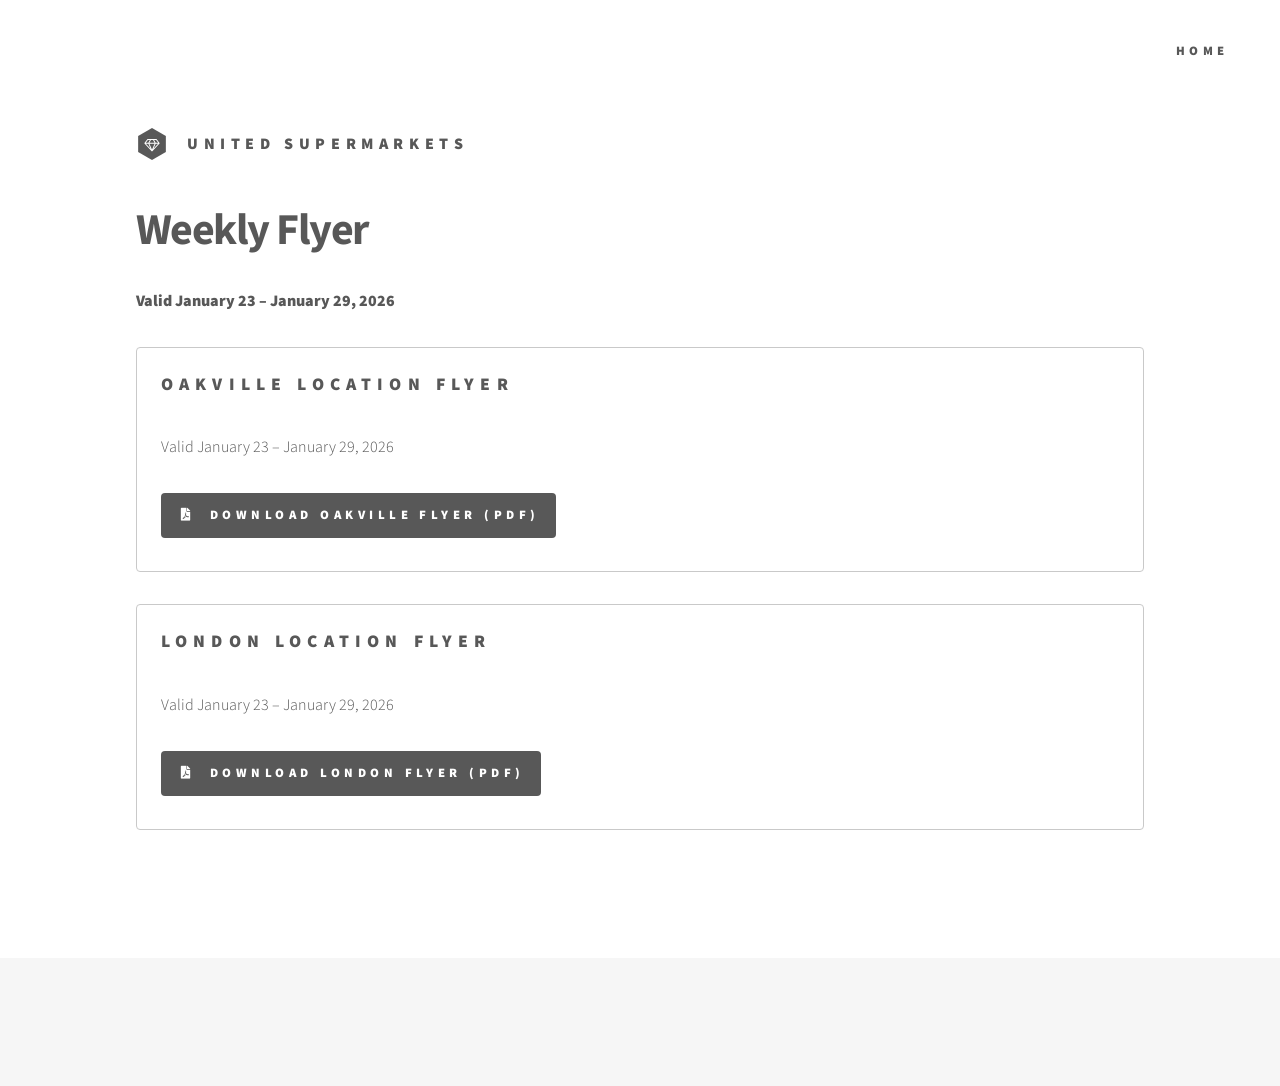
==== commit 40929c49: "new ui" ====
--- a/index.html
+++ b/index.html
@@ -1,171 +1,65 @@
 <!DOCTYPE HTML>
-<!--
-  Phantom by HTML5 UP
-  html5up.net | @ajlkn
-  Free for personal and commercial use under the CCA 3.0 license
--->
-<html>
-  <head>
-    <title>United Supermarkets</title>
-    <meta charset="utf-8" />
-    <meta name="viewport" content="width=device-width, initial-scale=1, user-scalable=no" />
-    <link rel="stylesheet" href="assets/css/main.css" />
-    <noscript><link rel="stylesheet" href="assets/css/noscript.css" /></noscript>
-  </head>
+<html lang="en">
+<head>
+  <title>Weekly Flyer | United Supermarkets</title>
+  <meta charset="utf-8" />
+  <meta name="viewport" content="width=device-width, initial-scale=1, user-scalable=no" />
+  <link rel="stylesheet" href="/assets/css/main.css" />
+  <noscript><link rel="stylesheet" href="/assets/css/noscript.css" /></noscript>
+</head>
 
-  <body class="is-preload">
+<body class="is-preload">
 
-    <!-- Wrapper -->
-    <div id="wrapper">
+  <div id="wrapper">
 
-      <!-- Header -->
-      <header id="header">
-        <div class="inner">
+    <!-- Header -->
+    <header id="header">
+      <div class="inner">
 
-          <!-- Logo -->
-          <a href="/" class="logo">
-            <span class="symbol">
-              <img src="images/logo.svg" alt="United Supermarkets" />
-            </span>
-            <span class="title">United Supermarkets</span>
+        <a href="/" class="logo">
+          <span class="symbol">
+            <img src="/images/logo.svg" alt="United Supermarkets" />
+          </span>
+          <span class="title">United Supermarkets</span>
+        </a>
+
+        <nav>
+          <ul>
+            <li><a href="/">Home</a></li>
+          </ul>
+        </nav>
+
+      </div>
+    </header>
+
+    <!-- Main -->
+    <div id="main">
+      <div class="inner">
+
+        <header class="major">
+          <h1>Weekly Flyer</h1>
+          <p><strong>Valid January 23 – January 29, 2026</strong></p>
+        </header>
+
+        <section class="box">
+          <h2>Oakville Location Flyer</h2>
+          <p>Valid January 23 – January 29, 2026</p>
+          <a href="/flyers/weekly-oakville.pdf" class="button primary icon solid fa-file-pdf">
+            Download Oakville Flyer (PDF)
           </a>
+        </section>
 
-          <!-- Nav -->
-          <nav>
-            <ul>
-              <li><a href="#menu">Menu</a></li>
-            </ul>
-          </nav>
+        <section class="box">
+          <h2>London Location Flyer</h2>
+          <p>Valid January 23 – January 29, 2026</p>
+          <a href="/flyers/weekly-london.pdf" class="button primary icon solid fa-file-pdf">
+            Download London Flyer (PDF)
+          </a>
+        </section>
 
-        </div>
-      </header>
-
-      <!-- Menu -->
-      <nav id="menu">
-        <h2>Menu</h2>
-        <ul>
-          <li><a href="/">Home</a></li>
-          <li><a href="/flyer">Weekly Flyer</a></li>
-          <li><a href="generic.html">About Us</a></li>
-          <li><a href="elements.html">Contact</a></li>
-        </ul>
-      </nav>
-
-      <!-- Main -->
-      <div id="main">
-        <div class="inner">
-
-          <header>
-            <h1>
-              Welcome to United Supermarkets
-            </h1>
-            <p>
-              Fresh groceries, weekly savings, and great value for our community.
-            </p>
-          </header>
-
-          <section class="tiles">
-
-            <article class="style1">
-              <span class="image">
-                <img src="images/pic01.jpg" alt="" />
-              </span>
-              <a href="/flyer">
-                <h2>Weekly Flyer</h2>
-                <div class="content">
-                  <p>View this week’s deals and promotions.</p>
-                </div>
-              </a>
-            </article>
-
-            <article class="style2">
-              <span class="image">
-                <img src="images/pic02.jpg" alt="" />
-              </span>
-              <a href="generic.html">
-                <h2>Fresh Produce</h2>
-                <div class="content">
-                  <p>Quality fruits and vegetables, restocked often.</p>
-                </div>
-              </a>
-            </article>
-
-            <article class="style3">
-              <span class="image">
-                <img src="images/pic03.jpg" alt="" />
-              </span>
-              <a href="generic.html">
-                <h2>International Foods</h2>
-                <div class="content">
-                  <p>Asian and international grocery selections.</p>
-                </div>
-              </a>
-            </article>
-
-            <article class="style4">
-              <span class="image">
-                <img src="images/pic04.jpg" alt="" />
-              </span>
-              <a href="generic.html">
-                <h2>In-Store Specials</h2>
-                <div class="content">
-                  <p>Limited-time offers available in store.</p>
-                </div>
-              </a>
-            </article>
-
-          </section>
-        </div>
       </div>
-
-      <!-- Footer -->
-      <footer id="footer">
-        <div class="inner">
-
-          <section>
-            <h2>Get in touch</h2>
-            <form method="post" action="#">
-              <div class="fields">
-                <div class="field half">
-                  <input type="text" name="name" placeholder="Name" />
-                </div>
-                <div class="field half">
-                  <input type="email" name="email" placeholder="Email" />
-                </div>
-                <div class="field">
-                  <textarea name="message" placeholder="Message"></textarea>
-                </div>
-              </div>
-              <ul class="actions">
-                <li><input type="submit" value="Send" class="primary" /></li>
-              </ul>
-            </form>
-          </section>
-
-          <section>
-            <h2>Follow</h2>
-            <ul class="icons">
-              <li><a href="#" class="icon brands style2 fa-facebook-f"><span class="label">Facebook</span></a></li>
-              <li><a href="#" class="icon brands style2 fa-instagram"><span class="label">Instagram</span></a></li>
-            </ul>
-          </section>
-
-          <ul class="copyright">
-            <li>&copy; United Supermarkets. All rights reserved.</li>
-            <li>Design: <a href="https://html5up.net">HTML5 UP</a></li>
-          </ul>
-
-        </div>
-      </footer>
-
     </div>
 
-    <!-- Scripts -->
-    <script src="assets/js/jquery.min.js"></script>
-    <script src="assets/js/browser.min.js"></script>
-    <script src="assets/js/breakpoints.min.js"></script>
-    <script src="assets/js/util.js"></script>
-    <script src="assets/js/main.js"></script>
-
-  </body>
-</html>
+    <!-- Footer -->
+    <footer id="footer">
+      <div class="inner">
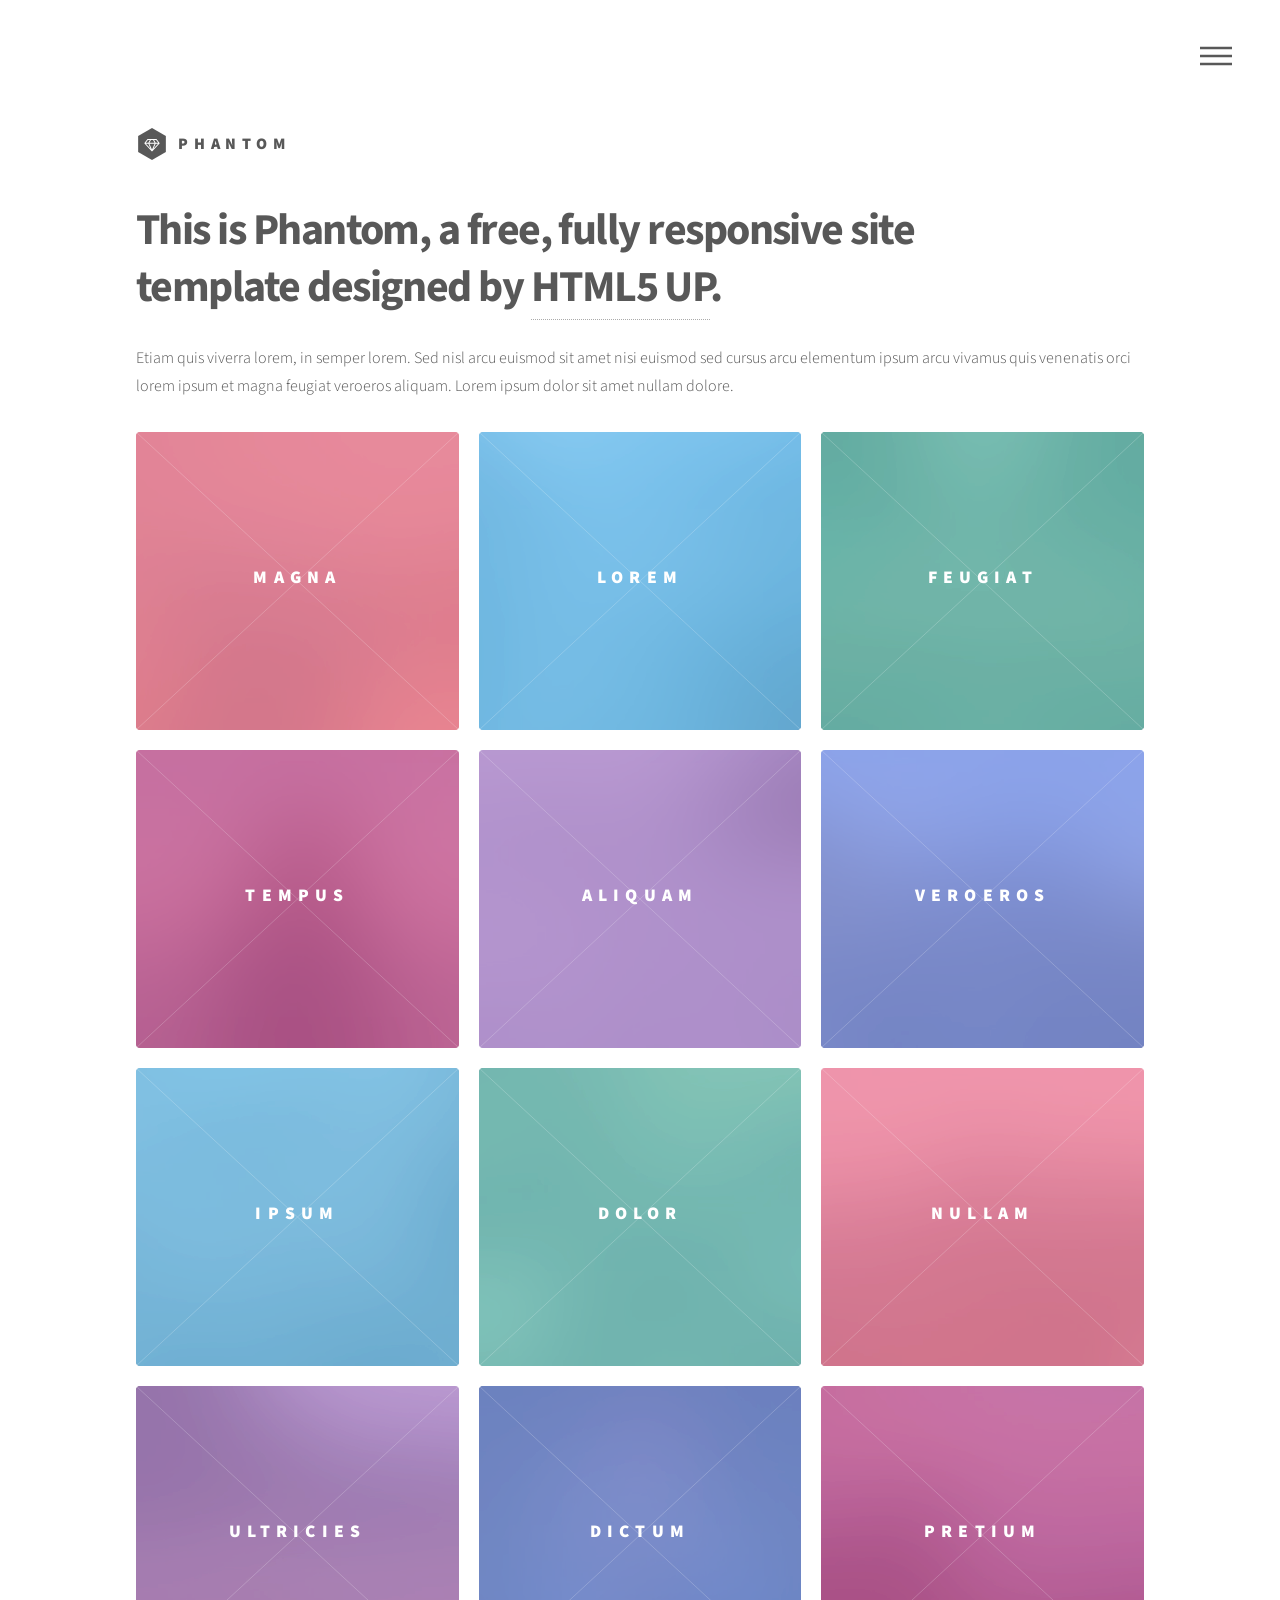
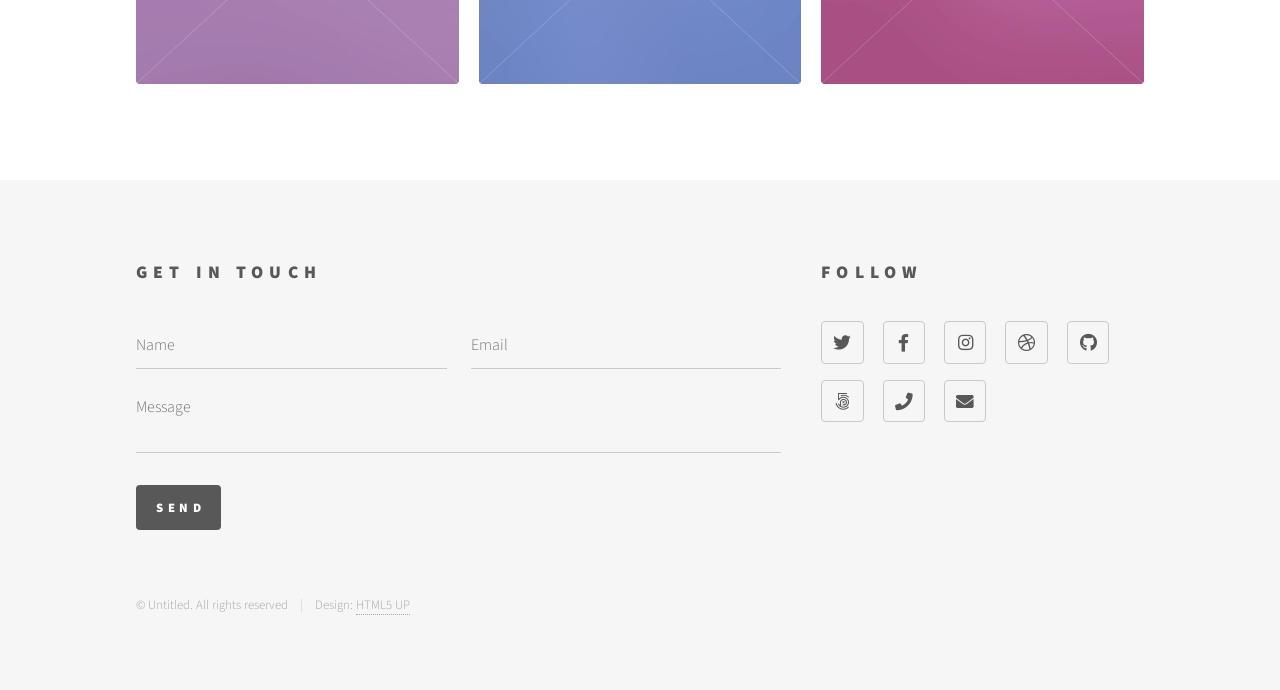
==== commit 0d365f80: "Resolved merge conflict for weekly-london.pdf" ====
--- a/index.html
+++ b/index.html
@@ -1,65 +1,246 @@
 <!DOCTYPE HTML>
-<html lang="en">
-<head>
-  <title>Weekly Flyer | United Supermarkets</title>
-  <meta charset="utf-8" />
-  <meta name="viewport" content="width=device-width, initial-scale=1, user-scalable=no" />
-  <link rel="stylesheet" href="/assets/css/main.css" />
-  <noscript><link rel="stylesheet" href="/assets/css/noscript.css" /></noscript>
-</head>
-
-<body class="is-preload">
-
-  <div id="wrapper">
-
-    <!-- Header -->
-    <header id="header">
-      <div class="inner">
-
-        <a href="/" class="logo">
-          <span class="symbol">
-            <img src="/images/logo.svg" alt="United Supermarkets" />
-          </span>
-          <span class="title">United Supermarkets</span>
-        </a>
-
-        <nav>
-          <ul>
-            <li><a href="/">Home</a></li>
-          </ul>
-        </nav>
-
-      </div>
-    </header>
-
-    <!-- Main -->
-    <div id="main">
-      <div class="inner">
-
-        <header class="major">
-          <h1>Weekly Flyer</h1>
-          <p><strong>Valid January 23 – January 29, 2026</strong></p>
-        </header>
-
-        <section class="box">
-          <h2>Oakville Location Flyer</h2>
-          <p>Valid January 23 – January 29, 2026</p>
-          <a href="/flyers/weekly-oakville.pdf" class="button primary icon solid fa-file-pdf">
-            Download Oakville Flyer (PDF)
-          </a>
-        </section>
-
-        <section class="box">
-          <h2>London Location Flyer</h2>
-          <p>Valid January 23 – January 29, 2026</p>
-          <a href="/flyers/weekly-london.pdf" class="button primary icon solid fa-file-pdf">
-            Download London Flyer (PDF)
-          </a>
-        </section>
-
-      </div>
-    </div>
-
-    <!-- Footer -->
-    <footer id="footer">
-      <div class="inner">
+<!--
+	Phantom by HTML5 UP
+	html5up.net | @ajlkn
+	Free for personal and commercial use under the CCA 3.0 license (html5up.net/license)
+-->
+<html>
+	<head>
+		<title>Phantom by HTML5 UP</title>
+		<meta charset="utf-8" />
+		<meta name="viewport" content="width=device-width, initial-scale=1, user-scalable=no" />
+		<link rel="stylesheet" href="assets/css/main.css" />
+		<noscript><link rel="stylesheet" href="assets/css/noscript.css" /></noscript>
+	</head>
+	<body class="is-preload">
+		<!-- Wrapper -->
+			<div id="wrapper">
+
+				<!-- Header -->
+					<header id="header">
+						<div class="inner">
+
+							<!-- Logo -->
+								<a href="index.html" class="logo">
+									<span class="symbol"><img src="images/logo.svg" alt="" /></span><span class="title">Phantom</span>
+								</a>
+
+							<!-- Nav -->
+								<nav>
+									<ul>
+										<li><a href="#menu">Menu</a></li>
+									</ul>
+								</nav>
+
+						</div>
+					</header>
+
+				<!-- Menu -->
+					<nav id="menu">
+						<h2>Menu</h2>
+						<ul>
+							<li><a href="index.html">Home</a></li>
+							<li><a href="generic.html">Ipsum veroeros</a></li>
+							<li><a href="generic.html">Tempus etiam</a></li>
+							<li><a href="generic.html">Consequat dolor</a></li>
+							<li><a href="elements.html">Elements</a></li>
+						</ul>
+					</nav>
+
+				<!-- Main -->
+					<div id="main">
+						<div class="inner">
+							<header>
+								<h1>This is Phantom, a free, fully responsive site<br />
+								template designed by <a href="http://html5up.net">HTML5 UP</a>.</h1>
+								<p>Etiam quis viverra lorem, in semper lorem. Sed nisl arcu euismod sit amet nisi euismod sed cursus arcu elementum ipsum arcu vivamus quis venenatis orci lorem ipsum et magna feugiat veroeros aliquam. Lorem ipsum dolor sit amet nullam dolore.</p>
+							</header>
+							<section class="tiles">
+								<article class="style1">
+									<span class="image">
+										<img src="images/pic01.jpg" alt="" />
+									</span>
+									<a href="generic.html">
+										<h2>Magna</h2>
+										<div class="content">
+											<p>Sed nisl arcu euismod sit amet nisi lorem etiam dolor veroeros et feugiat.</p>
+										</div>
+									</a>
+								</article>
+								<article class="style2">
+									<span class="image">
+										<img src="images/pic02.jpg" alt="" />
+									</span>
+									<a href="generic.html">
+										<h2>Lorem</h2>
+										<div class="content">
+											<p>Sed nisl arcu euismod sit amet nisi lorem etiam dolor veroeros et feugiat.</p>
+										</div>
+									</a>
+								</article>
+								<article class="style3">
+									<span class="image">
+										<img src="images/pic03.jpg" alt="" />
+									</span>
+									<a href="generic.html">
+										<h2>Feugiat</h2>
+										<div class="content">
+											<p>Sed nisl arcu euismod sit amet nisi lorem etiam dolor veroeros et feugiat.</p>
+										</div>
+									</a>
+								</article>
+								<article class="style4">
+									<span class="image">
+										<img src="images/pic04.jpg" alt="" />
+									</span>
+									<a href="generic.html">
+										<h2>Tempus</h2>
+										<div class="content">
+											<p>Sed nisl arcu euismod sit amet nisi lorem etiam dolor veroeros et feugiat.</p>
+										</div>
+									</a>
+								</article>
+								<article class="style5">
+									<span class="image">
+										<img src="images/pic05.jpg" alt="" />
+									</span>
+									<a href="generic.html">
+										<h2>Aliquam</h2>
+										<div class="content">
+											<p>Sed nisl arcu euismod sit amet nisi lorem etiam dolor veroeros et feugiat.</p>
+										</div>
+									</a>
+								</article>
+								<article class="style6">
+									<span class="image">
+										<img src="images/pic06.jpg" alt="" />
+									</span>
+									<a href="generic.html">
+										<h2>Veroeros</h2>
+										<div class="content">
+											<p>Sed nisl arcu euismod sit amet nisi lorem etiam dolor veroeros et feugiat.</p>
+										</div>
+									</a>
+								</article>
+								<article class="style2">
+									<span class="image">
+										<img src="images/pic07.jpg" alt="" />
+									</span>
+									<a href="generic.html">
+										<h2>Ipsum</h2>
+										<div class="content">
+											<p>Sed nisl arcu euismod sit amet nisi lorem etiam dolor veroeros et feugiat.</p>
+										</div>
+									</a>
+								</article>
+								<article class="style3">
+									<span class="image">
+										<img src="images/pic08.jpg" alt="" />
+									</span>
+									<a href="generic.html">
+										<h2>Dolor</h2>
+										<div class="content">
+											<p>Sed nisl arcu euismod sit amet nisi lorem etiam dolor veroeros et feugiat.</p>
+										</div>
+									</a>
+								</article>
+								<article class="style1">
+									<span class="image">
+										<img src="images/pic09.jpg" alt="" />
+									</span>
+									<a href="generic.html">
+										<h2>Nullam</h2>
+										<div class="content">
+											<p>Sed nisl arcu euismod sit amet nisi lorem etiam dolor veroeros et feugiat.</p>
+										</div>
+									</a>
+								</article>
+								<article class="style5">
+									<span class="image">
+										<img src="images/pic10.jpg" alt="" />
+									</span>
+									<a href="generic.html">
+										<h2>Ultricies</h2>
+										<div class="content">
+											<p>Sed nisl arcu euismod sit amet nisi lorem etiam dolor veroeros et feugiat.</p>
+										</div>
+									</a>
+								</article>
+								<article class="style6">
+									<span class="image">
+										<img src="images/pic11.jpg" alt="" />
+									</span>
+									<a href="generic.html">
+										<h2>Dictum</h2>
+										<div class="content">
+											<p>Sed nisl arcu euismod sit amet nisi lorem etiam dolor veroeros et feugiat.</p>
+										</div>
+									</a>
+								</article>
+								<article class="style4">
+									<span class="image">
+										<img src="images/pic12.jpg" alt="" />
+									</span>
+									<a href="generic.html">
+										<h2>Pretium</h2>
+										<div class="content">
+											<p>Sed nisl arcu euismod sit amet nisi lorem etiam dolor veroeros et feugiat.</p>
+										</div>
+									</a>
+								</article>
+							</section>
+						</div>
+					</div>
+
+				<!-- Footer -->
+					<footer id="footer">
+						<div class="inner">
+							<section>
+								<h2>Get in touch</h2>
+								<form method="post" action="#">
+									<div class="fields">
+										<div class="field half">
+											<input type="text" name="name" id="name" placeholder="Name" />
+										</div>
+										<div class="field half">
+											<input type="email" name="email" id="email" placeholder="Email" />
+										</div>
+										<div class="field">
+											<textarea name="message" id="message" placeholder="Message"></textarea>
+										</div>
+									</div>
+									<ul class="actions">
+										<li><input type="submit" value="Send" class="primary" /></li>
+									</ul>
+								</form>
+							</section>
+							<section>
+								<h2>Follow</h2>
+								<ul class="icons">
+									<li><a href="#" class="icon brands style2 fa-twitter"><span class="label">Twitter</span></a></li>
+									<li><a href="#" class="icon brands style2 fa-facebook-f"><span class="label">Facebook</span></a></li>
+									<li><a href="#" class="icon brands style2 fa-instagram"><span class="label">Instagram</span></a></li>
+									<li><a href="#" class="icon brands style2 fa-dribbble"><span class="label">Dribbble</span></a></li>
+									<li><a href="#" class="icon brands style2 fa-github"><span class="label">GitHub</span></a></li>
+									<li><a href="#" class="icon brands style2 fa-500px"><span class="label">500px</span></a></li>
+									<li><a href="#" class="icon solid style2 fa-phone"><span class="label">Phone</span></a></li>
+									<li><a href="#" class="icon solid style2 fa-envelope"><span class="label">Email</span></a></li>
+								</ul>
+							</section>
+							<ul class="copyright">
+								<li>&copy; Untitled. All rights reserved</li><li>Design: <a href="http://html5up.net">HTML5 UP</a></li>
+							</ul>
+						</div>
+					</footer>
+
+			</div>
+
+		<!-- Scripts -->
+			<script src="assets/js/jquery.min.js"></script>
+			<script src="assets/js/browser.min.js"></script>
+			<script src="assets/js/breakpoints.min.js"></script>
+			<script src="assets/js/util.js"></script>
+			<script src="assets/js/main.js"></script>
+
+	</body>
+</html>
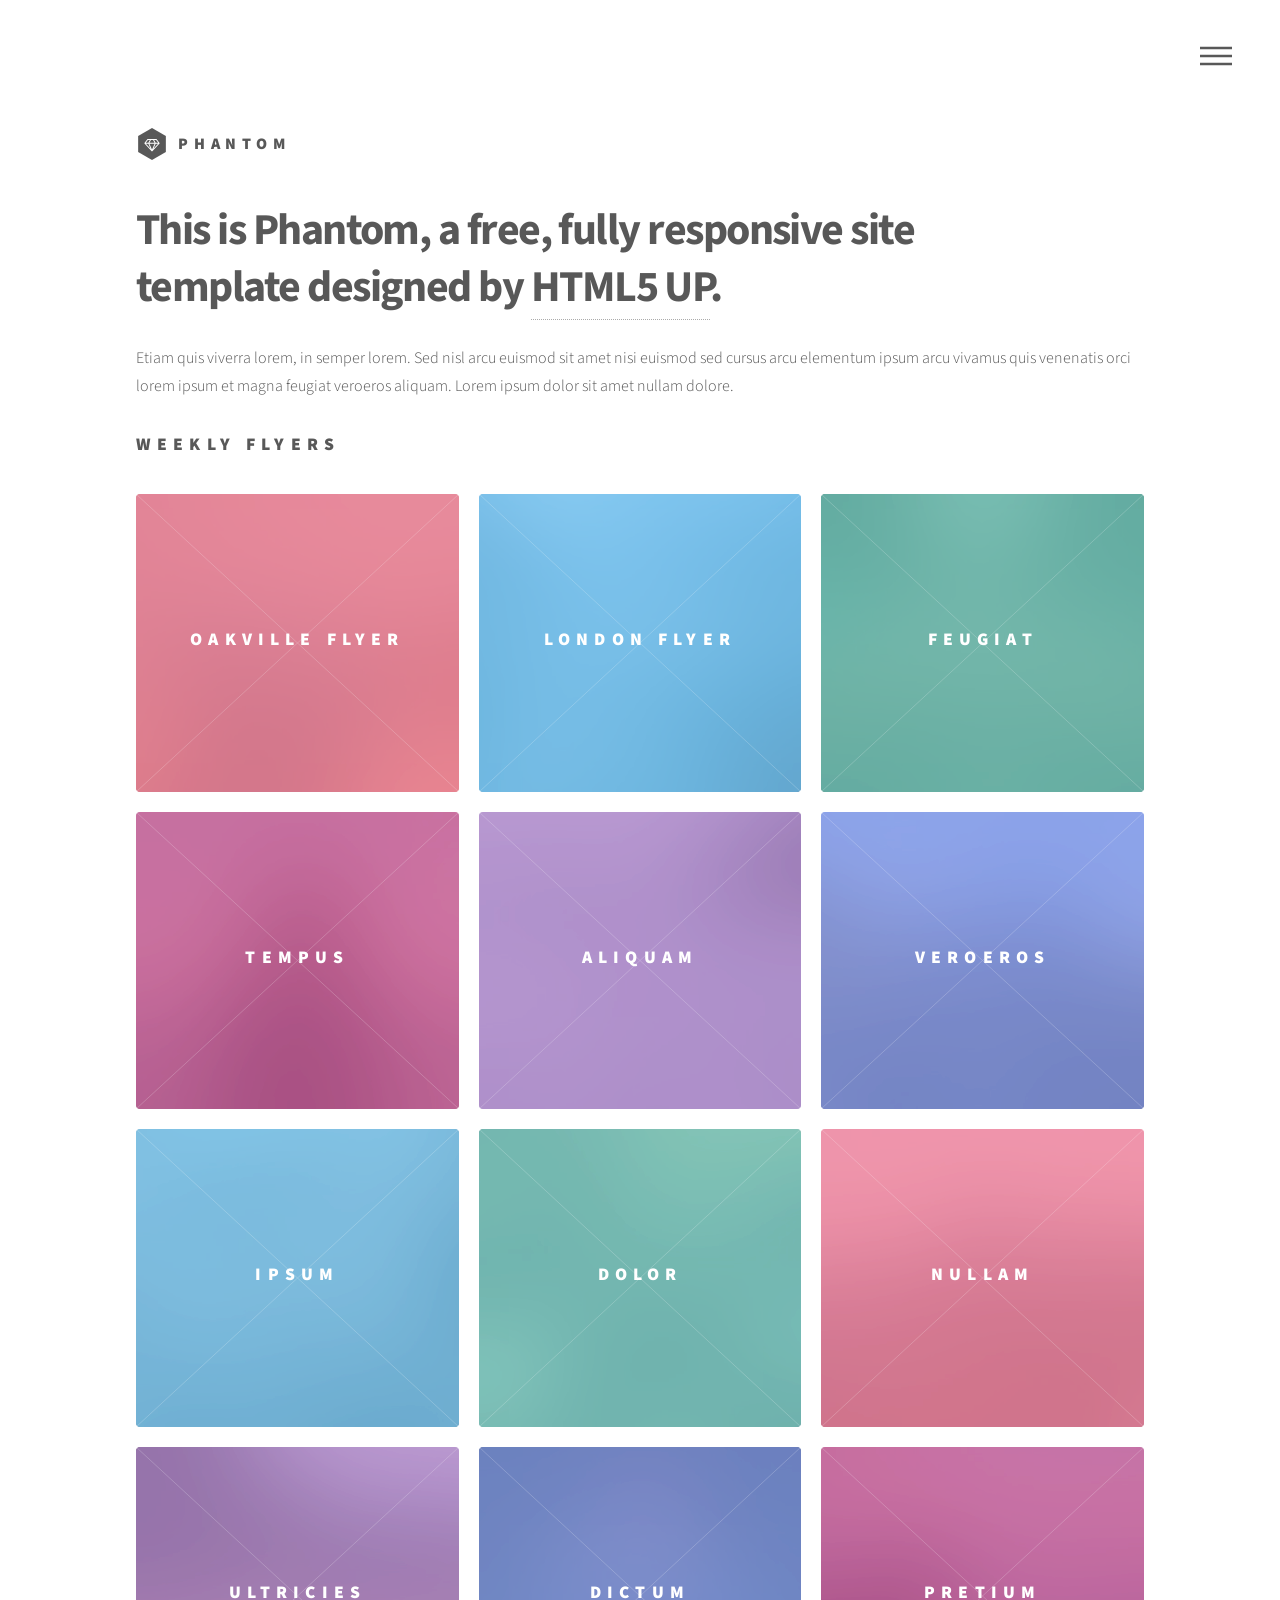
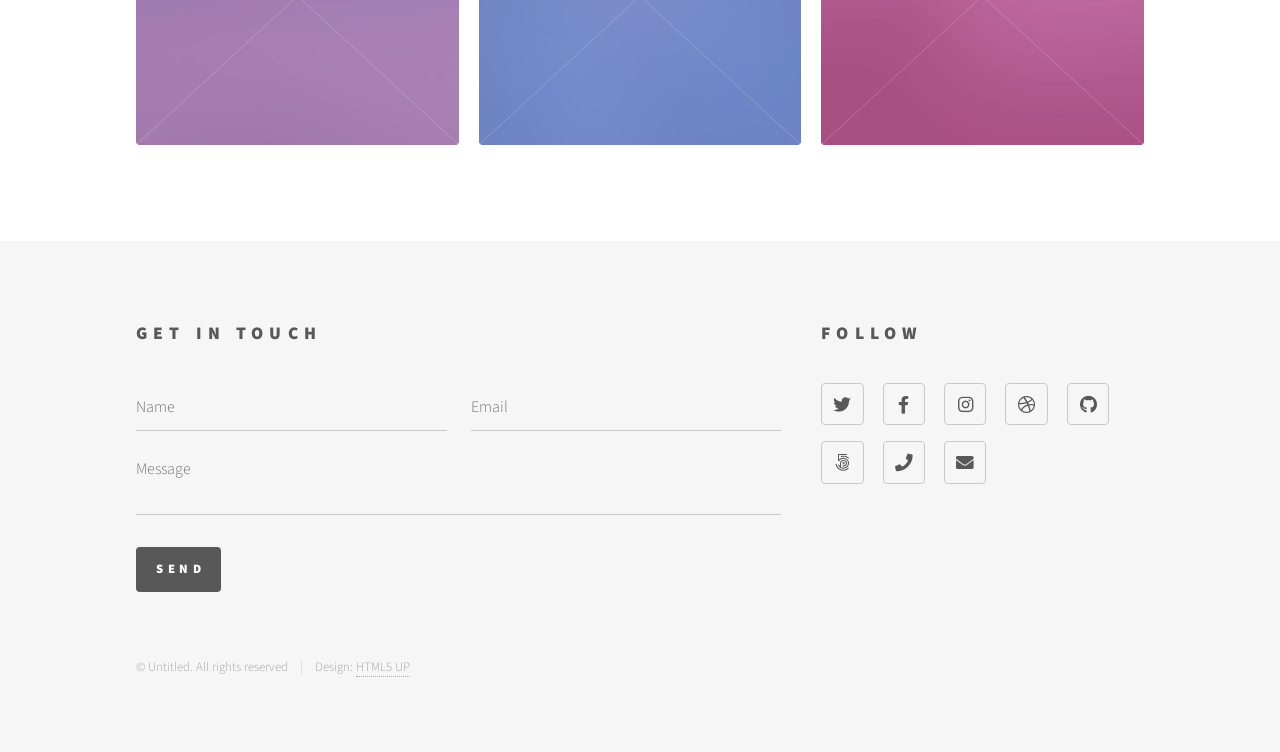
==== commit bb6ddecf: "fixing the ui, adding two different page for two locations" ====
--- a/index.html
+++ b/index.html
@@ -40,6 +40,9 @@
 						<h2>Menu</h2>
 						<ul>
 							<li><a href="index.html">Home</a></li>
+							<li><a href="flyer/index.html">Weekly Flyers</a></li>
+							<li><a href="flyer/oakville.html">Oakville Flyer</a></li>
+							<li><a href="flyer/london.html">London Flyer</a></li>
 							<li><a href="generic.html">Ipsum veroeros</a></li>
 							<li><a href="generic.html">Tempus etiam</a></li>
 							<li><a href="generic.html">Consequat dolor</a></li>
@@ -55,15 +58,16 @@
 								template designed by <a href="http://html5up.net">HTML5 UP</a>.</h1>
 								<p>Etiam quis viverra lorem, in semper lorem. Sed nisl arcu euismod sit amet nisi euismod sed cursus arcu elementum ipsum arcu vivamus quis venenatis orci lorem ipsum et magna feugiat veroeros aliquam. Lorem ipsum dolor sit amet nullam dolore.</p>
 							</header>
+							<h2>Weekly Flyers</h2>
 							<section class="tiles">
 								<article class="style1">
 									<span class="image">
 										<img src="images/pic01.jpg" alt="" />
 									</span>
-									<a href="generic.html">
-										<h2>Magna</h2>
-										<div class="content">
-											<p>Sed nisl arcu euismod sit amet nisi lorem etiam dolor veroeros et feugiat.</p>
+									<a href="flyer/oakville.html">
+										<h2>Oakville Flyer</h2>
+										<div class="content">
+											<p>View the weekly flyer for our Oakville location.</p>
 										</div>
 									</a>
 								</article>
@@ -71,10 +75,10 @@
 									<span class="image">
 										<img src="images/pic02.jpg" alt="" />
 									</span>
-									<a href="generic.html">
-										<h2>Lorem</h2>
-										<div class="content">
-											<p>Sed nisl arcu euismod sit amet nisi lorem etiam dolor veroeros et feugiat.</p>
+									<a href="flyer/london.html">
+										<h2>London Flyer</h2>
+										<div class="content">
+											<p>View the weekly flyer for our London location.</p>
 										</div>
 									</a>
 								</article>
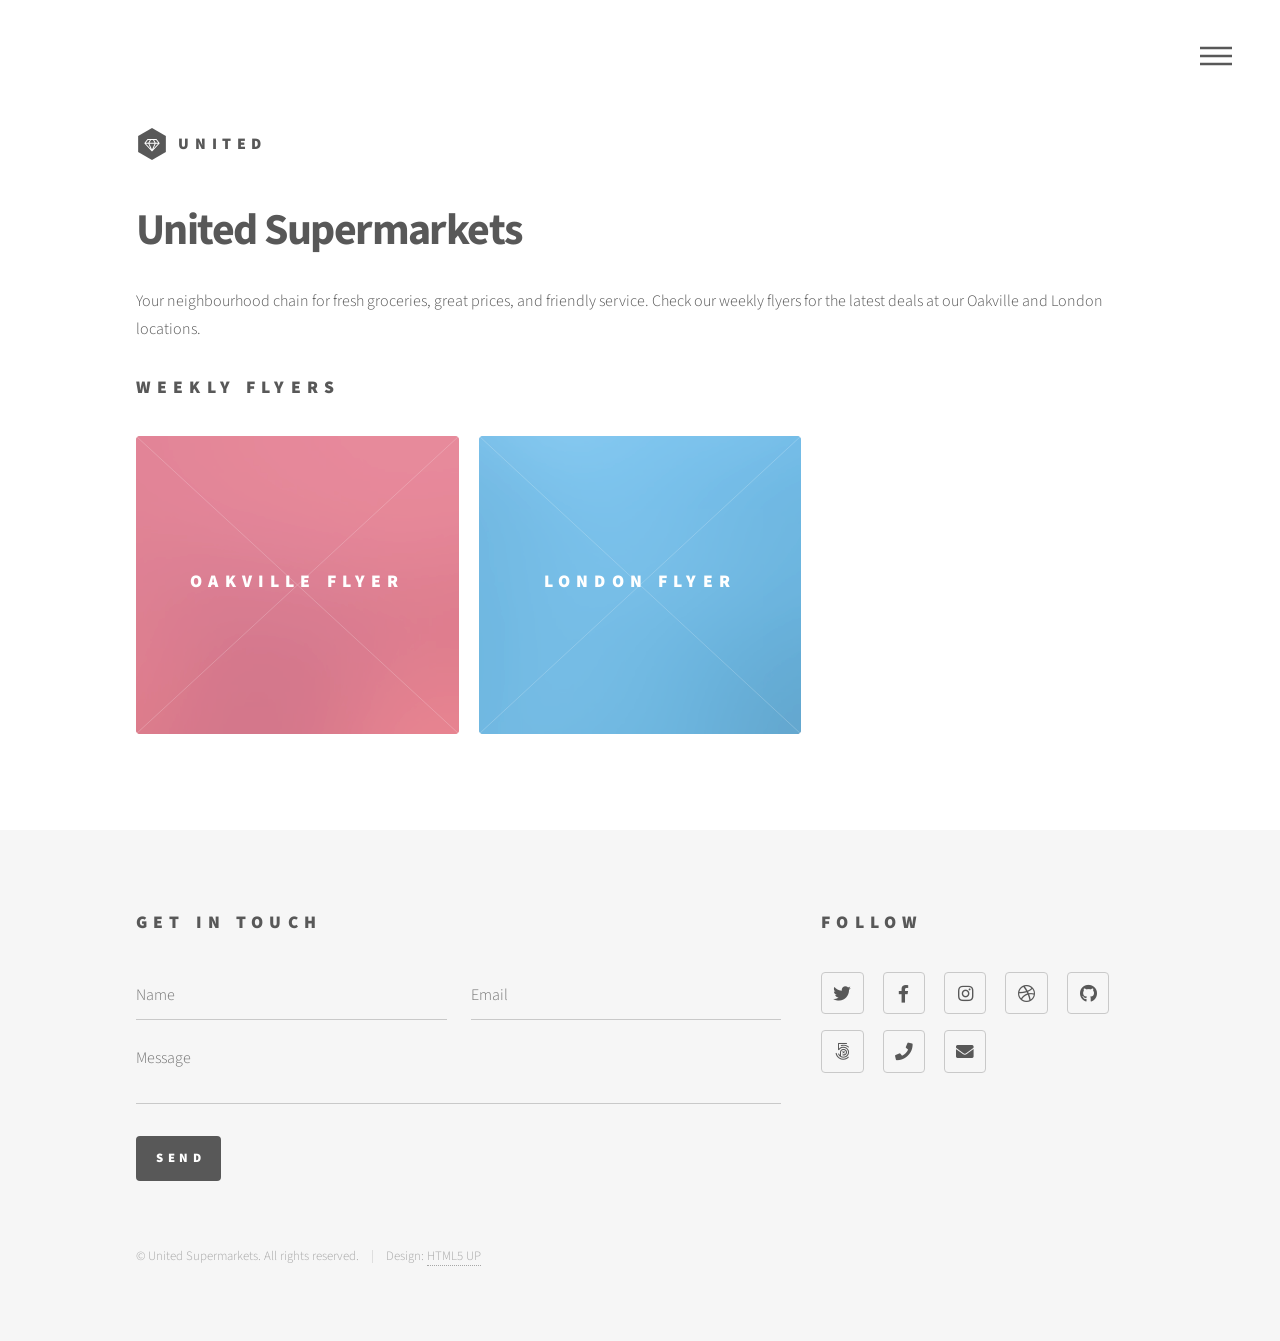
==== commit 7b25a854: "editing main page" ====
--- a/index.html
+++ b/index.html
@@ -6,7 +6,7 @@
 -->
 <html>
 	<head>
-		<title>Phantom by HTML5 UP</title>
+		<title>United Supermarkets | Fresh Groceries &amp; Weekly Deals</title>
 		<meta charset="utf-8" />
 		<meta name="viewport" content="width=device-width, initial-scale=1, user-scalable=no" />
 		<link rel="stylesheet" href="assets/css/main.css" />
@@ -22,12 +22,14 @@
 
 							<!-- Logo -->
 								<a href="index.html" class="logo">
-									<span class="symbol"><img src="images/logo.svg" alt="" /></span><span class="title">Phantom</span>
+									<span class="symbol"><img src="images/logo.svg" alt="" /></span><span class="title">UNITED</span>
 								</a>
 
 							<!-- Nav -->
 								<nav>
 									<ul>
+										<li><a href="flyer/oakville.html" class="button primary">Oakville Flyer</a></li>
+										<li><a href="flyer/london.html" class="button primary">London Flyer</a></li>
 										<li><a href="#menu">Menu</a></li>
 									</ul>
 								</nav>
@@ -43,10 +45,6 @@
 							<li><a href="flyer/index.html">Weekly Flyers</a></li>
 							<li><a href="flyer/oakville.html">Oakville Flyer</a></li>
 							<li><a href="flyer/london.html">London Flyer</a></li>
-							<li><a href="generic.html">Ipsum veroeros</a></li>
-							<li><a href="generic.html">Tempus etiam</a></li>
-							<li><a href="generic.html">Consequat dolor</a></li>
-							<li><a href="elements.html">Elements</a></li>
 						</ul>
 					</nav>
 
@@ -54,9 +52,8 @@
 					<div id="main">
 						<div class="inner">
 							<header>
-								<h1>This is Phantom, a free, fully responsive site<br />
-								template designed by <a href="http://html5up.net">HTML5 UP</a>.</h1>
-								<p>Etiam quis viverra lorem, in semper lorem. Sed nisl arcu euismod sit amet nisi euismod sed cursus arcu elementum ipsum arcu vivamus quis venenatis orci lorem ipsum et magna feugiat veroeros aliquam. Lorem ipsum dolor sit amet nullam dolore.</p>
+								<h1>United Supermarkets</h1>
+								<p>Your neighbourhood chain for fresh groceries, great prices, and friendly service. Check our weekly flyers for the latest deals at our Oakville and London locations.</p>
 							</header>
 							<h2>Weekly Flyers</h2>
 							<section class="tiles">
@@ -79,116 +76,6 @@
 										<h2>London Flyer</h2>
 										<div class="content">
 											<p>View the weekly flyer for our London location.</p>
-										</div>
-									</a>
-								</article>
-								<article class="style3">
-									<span class="image">
-										<img src="images/pic03.jpg" alt="" />
-									</span>
-									<a href="generic.html">
-										<h2>Feugiat</h2>
-										<div class="content">
-											<p>Sed nisl arcu euismod sit amet nisi lorem etiam dolor veroeros et feugiat.</p>
-										</div>
-									</a>
-								</article>
-								<article class="style4">
-									<span class="image">
-										<img src="images/pic04.jpg" alt="" />
-									</span>
-									<a href="generic.html">
-										<h2>Tempus</h2>
-										<div class="content">
-											<p>Sed nisl arcu euismod sit amet nisi lorem etiam dolor veroeros et feugiat.</p>
-										</div>
-									</a>
-								</article>
-								<article class="style5">
-									<span class="image">
-										<img src="images/pic05.jpg" alt="" />
-									</span>
-									<a href="generic.html">
-										<h2>Aliquam</h2>
-										<div class="content">
-											<p>Sed nisl arcu euismod sit amet nisi lorem etiam dolor veroeros et feugiat.</p>
-										</div>
-									</a>
-								</article>
-								<article class="style6">
-									<span class="image">
-										<img src="images/pic06.jpg" alt="" />
-									</span>
-									<a href="generic.html">
-										<h2>Veroeros</h2>
-										<div class="content">
-											<p>Sed nisl arcu euismod sit amet nisi lorem etiam dolor veroeros et feugiat.</p>
-										</div>
-									</a>
-								</article>
-								<article class="style2">
-									<span class="image">
-										<img src="images/pic07.jpg" alt="" />
-									</span>
-									<a href="generic.html">
-										<h2>Ipsum</h2>
-										<div class="content">
-											<p>Sed nisl arcu euismod sit amet nisi lorem etiam dolor veroeros et feugiat.</p>
-										</div>
-									</a>
-								</article>
-								<article class="style3">
-									<span class="image">
-										<img src="images/pic08.jpg" alt="" />
-									</span>
-									<a href="generic.html">
-										<h2>Dolor</h2>
-										<div class="content">
-											<p>Sed nisl arcu euismod sit amet nisi lorem etiam dolor veroeros et feugiat.</p>
-										</div>
-									</a>
-								</article>
-								<article class="style1">
-									<span class="image">
-										<img src="images/pic09.jpg" alt="" />
-									</span>
-									<a href="generic.html">
-										<h2>Nullam</h2>
-										<div class="content">
-											<p>Sed nisl arcu euismod sit amet nisi lorem etiam dolor veroeros et feugiat.</p>
-										</div>
-									</a>
-								</article>
-								<article class="style5">
-									<span class="image">
-										<img src="images/pic10.jpg" alt="" />
-									</span>
-									<a href="generic.html">
-										<h2>Ultricies</h2>
-										<div class="content">
-											<p>Sed nisl arcu euismod sit amet nisi lorem etiam dolor veroeros et feugiat.</p>
-										</div>
-									</a>
-								</article>
-								<article class="style6">
-									<span class="image">
-										<img src="images/pic11.jpg" alt="" />
-									</span>
-									<a href="generic.html">
-										<h2>Dictum</h2>
-										<div class="content">
-											<p>Sed nisl arcu euismod sit amet nisi lorem etiam dolor veroeros et feugiat.</p>
-										</div>
-									</a>
-								</article>
-								<article class="style4">
-									<span class="image">
-										<img src="images/pic12.jpg" alt="" />
-									</span>
-									<a href="generic.html">
-										<h2>Pretium</h2>
-										<div class="content">
-											<p>Sed nisl arcu euismod sit amet nisi lorem etiam dolor veroeros et feugiat.</p>
 										</div>
 									</a>
 								</article>
@@ -232,7 +119,7 @@
 								</ul>
 							</section>
 							<ul class="copyright">
-								<li>&copy; Untitled. All rights reserved</li><li>Design: <a href="http://html5up.net">HTML5 UP</a></li>
+								<li>&copy; United Supermarkets. All rights reserved.</li><li>Design: <a href="http://html5up.net">HTML5 UP</a></li>
 							</ul>
 						</div>
 					</footer>
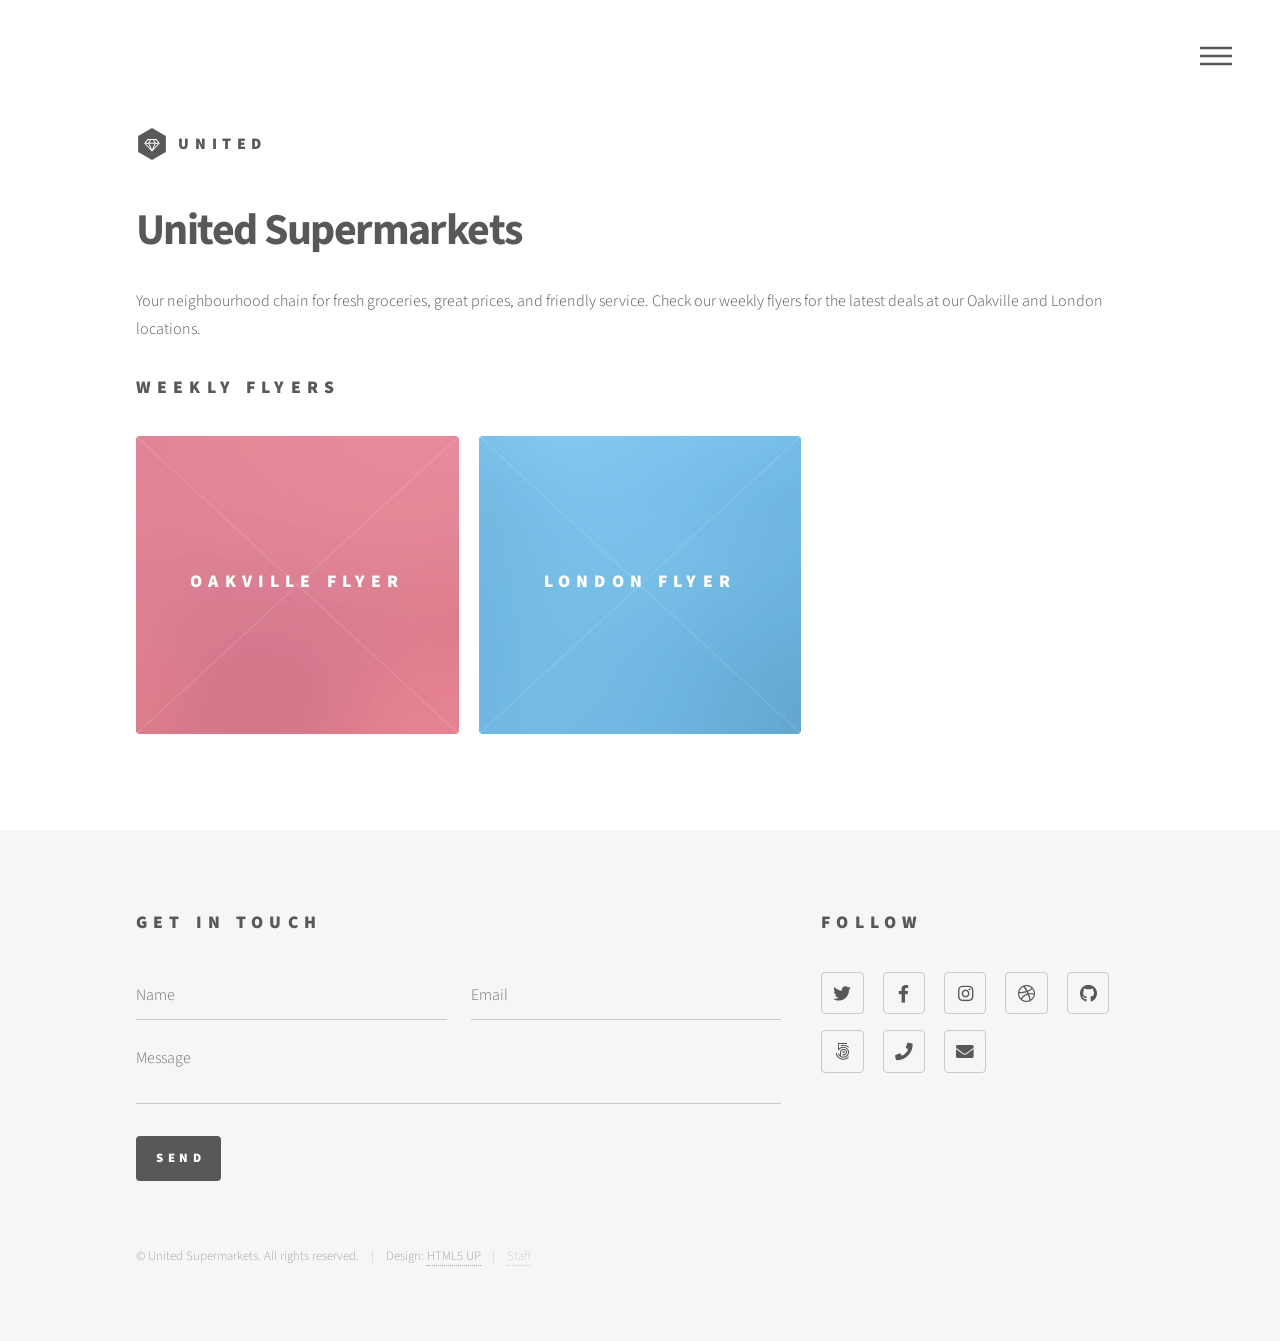
==== commit d0fb1ca9: "Add location-scoped staff admin for flyer replace uploads. Co-authored-by: Cursor <cursoragent@curso" ====
--- a/index.html
+++ b/index.html
@@ -1,137 +1,137 @@
-<!DOCTYPE HTML>
-<!--
-	Phantom by HTML5 UP
-	html5up.net | @ajlkn
-	Free for personal and commercial use under the CCA 3.0 license (html5up.net/license)
--->
-<html>
-	<head>
-		<title>United Supermarkets | Fresh Groceries &amp; Weekly Deals</title>
-		<meta charset="utf-8" />
-		<meta name="viewport" content="width=device-width, initial-scale=1, user-scalable=no" />
-		<link rel="stylesheet" href="assets/css/main.css" />
-		<noscript><link rel="stylesheet" href="assets/css/noscript.css" /></noscript>
-	</head>
-	<body class="is-preload">
-		<!-- Wrapper -->
-			<div id="wrapper">
-
-				<!-- Header -->
-					<header id="header">
-						<div class="inner">
-
-							<!-- Logo -->
-								<a href="index.html" class="logo">
-									<span class="symbol"><img src="images/logo.svg" alt="" /></span><span class="title">UNITED</span>
-								</a>
-
-							<!-- Nav -->
-								<nav>
-									<ul>
-										<li><a href="flyer/oakville.html" class="button primary">Oakville Flyer</a></li>
-										<li><a href="flyer/london.html" class="button primary">London Flyer</a></li>
-										<li><a href="#menu">Menu</a></li>
-									</ul>
-								</nav>
-
-						</div>
-					</header>
-
-				<!-- Menu -->
-					<nav id="menu">
-						<h2>Menu</h2>
-						<ul>
-							<li><a href="index.html">Home</a></li>
-							<li><a href="flyer/index.html">Weekly Flyers</a></li>
-							<li><a href="flyer/oakville.html">Oakville Flyer</a></li>
-							<li><a href="flyer/london.html">London Flyer</a></li>
-						</ul>
-					</nav>
-
-				<!-- Main -->
-					<div id="main">
-						<div class="inner">
-							<header>
-								<h1>United Supermarkets</h1>
-								<p>Your neighbourhood chain for fresh groceries, great prices, and friendly service. Check our weekly flyers for the latest deals at our Oakville and London locations.</p>
-							</header>
-							<h2>Weekly Flyers</h2>
-							<section class="tiles">
-								<article class="style1">
-									<span class="image">
-										<img src="images/pic01.jpg" alt="" />
-									</span>
-									<a href="flyer/oakville.html">
-										<h2>Oakville Flyer</h2>
-										<div class="content">
-											<p>View the weekly flyer for our Oakville location.</p>
-										</div>
-									</a>
-								</article>
-								<article class="style2">
-									<span class="image">
-										<img src="images/pic02.jpg" alt="" />
-									</span>
-									<a href="flyer/london.html">
-										<h2>London Flyer</h2>
-										<div class="content">
-											<p>View the weekly flyer for our London location.</p>
-										</div>
-									</a>
-								</article>
-							</section>
-						</div>
-					</div>
-
-				<!-- Footer -->
-					<footer id="footer">
-						<div class="inner">
-							<section>
-								<h2>Get in touch</h2>
-								<form method="post" action="#">
-									<div class="fields">
-										<div class="field half">
-											<input type="text" name="name" id="name" placeholder="Name" />
-										</div>
-										<div class="field half">
-											<input type="email" name="email" id="email" placeholder="Email" />
-										</div>
-										<div class="field">
-											<textarea name="message" id="message" placeholder="Message"></textarea>
-										</div>
-									</div>
-									<ul class="actions">
-										<li><input type="submit" value="Send" class="primary" /></li>
-									</ul>
-								</form>
-							</section>
-							<section>
-								<h2>Follow</h2>
-								<ul class="icons">
-									<li><a href="#" class="icon brands style2 fa-twitter"><span class="label">Twitter</span></a></li>
-									<li><a href="#" class="icon brands style2 fa-facebook-f"><span class="label">Facebook</span></a></li>
-									<li><a href="#" class="icon brands style2 fa-instagram"><span class="label">Instagram</span></a></li>
-									<li><a href="#" class="icon brands style2 fa-dribbble"><span class="label">Dribbble</span></a></li>
-									<li><a href="#" class="icon brands style2 fa-github"><span class="label">GitHub</span></a></li>
-									<li><a href="#" class="icon brands style2 fa-500px"><span class="label">500px</span></a></li>
-									<li><a href="#" class="icon solid style2 fa-phone"><span class="label">Phone</span></a></li>
-									<li><a href="#" class="icon solid style2 fa-envelope"><span class="label">Email</span></a></li>
-								</ul>
-							</section>
-							<ul class="copyright">
-								<li>&copy; United Supermarkets. All rights reserved.</li><li>Design: <a href="http://html5up.net">HTML5 UP</a></li>
-							</ul>
-						</div>
-					</footer>
-
-			</div>
-
-		<!-- Scripts -->
-			<script src="assets/js/jquery.min.js"></script>
-			<script src="assets/js/browser.min.js"></script>
-			<script src="assets/js/breakpoints.min.js"></script>
-			<script src="assets/js/util.js"></script>
-			<script src="assets/js/main.js"></script>
-
-	</body>
+<!DOCTYPE HTML>
+<!--
+	Phantom by HTML5 UP
+	html5up.net | @ajlkn
+	Free for personal and commercial use under the CCA 3.0 license (html5up.net/license)
+-->
+<html>
+	<head>
+		<title>United Supermarkets | Fresh Groceries &amp; Weekly Deals</title>
+		<meta charset="utf-8" />
+		<meta name="viewport" content="width=device-width, initial-scale=1, user-scalable=no" />
+		<link rel="stylesheet" href="assets/css/main.css" />
+		<noscript><link rel="stylesheet" href="assets/css/noscript.css" /></noscript>
+	</head>
+	<body class="is-preload">
+		<!-- Wrapper -->
+			<div id="wrapper">
+
+				<!-- Header -->
+					<header id="header">
+						<div class="inner">
+
+							<!-- Logo -->
+								<a href="index.html" class="logo">
+									<span class="symbol"><img src="images/logo.svg" alt="" /></span><span class="title">UNITED</span>
+								</a>
+
+							<!-- Nav -->
+								<nav>
+									<ul>
+										<li><a href="flyer/oakville.html" class="button primary">Oakville Flyer</a></li>
+										<li><a href="flyer/london.html" class="button primary">London Flyer</a></li>
+										<li><a href="#menu">Menu</a></li>
+									</ul>
+								</nav>
+
+						</div>
+					</header>
+
+				<!-- Menu -->
+					<nav id="menu">
+						<h2>Menu</h2>
+						<ul>
+							<li><a href="index.html">Home</a></li>
+							<li><a href="flyer/index.html">Weekly Flyers</a></li>
+							<li><a href="flyer/oakville.html">Oakville Flyer</a></li>
+							<li><a href="flyer/london.html">London Flyer</a></li>
+						</ul>
+					</nav>
+
+				<!-- Main -->
+					<div id="main">
+						<div class="inner">
+							<header>
+								<h1>United Supermarkets</h1>
+								<p>Your neighbourhood chain for fresh groceries, great prices, and friendly service. Check our weekly flyers for the latest deals at our Oakville and London locations.</p>
+							</header>
+							<h2>Weekly Flyers</h2>
+							<section class="tiles">
+								<article class="style1">
+									<span class="image">
+										<img src="images/pic01.jpg" alt="" />
+									</span>
+									<a href="flyer/oakville.html">
+										<h2>Oakville Flyer</h2>
+										<div class="content">
+											<p>View the weekly flyer for our Oakville location.</p>
+										</div>
+									</a>
+								</article>
+								<article class="style2">
+									<span class="image">
+										<img src="images/pic02.jpg" alt="" />
+									</span>
+									<a href="flyer/london.html">
+										<h2>London Flyer</h2>
+										<div class="content">
+											<p>View the weekly flyer for our London location.</p>
+										</div>
+									</a>
+								</article>
+							</section>
+						</div>
+					</div>
+
+				<!-- Footer -->
+					<footer id="footer">
+						<div class="inner">
+							<section>
+								<h2>Get in touch</h2>
+								<form method="post" action="#">
+									<div class="fields">
+										<div class="field half">
+											<input type="text" name="name" id="name" placeholder="Name" />
+										</div>
+										<div class="field half">
+											<input type="email" name="email" id="email" placeholder="Email" />
+										</div>
+										<div class="field">
+											<textarea name="message" id="message" placeholder="Message"></textarea>
+										</div>
+									</div>
+									<ul class="actions">
+										<li><input type="submit" value="Send" class="primary" /></li>
+									</ul>
+								</form>
+							</section>
+							<section>
+								<h2>Follow</h2>
+								<ul class="icons">
+									<li><a href="#" class="icon brands style2 fa-twitter"><span class="label">Twitter</span></a></li>
+									<li><a href="#" class="icon brands style2 fa-facebook-f"><span class="label">Facebook</span></a></li>
+									<li><a href="#" class="icon brands style2 fa-instagram"><span class="label">Instagram</span></a></li>
+									<li><a href="#" class="icon brands style2 fa-dribbble"><span class="label">Dribbble</span></a></li>
+									<li><a href="#" class="icon brands style2 fa-github"><span class="label">GitHub</span></a></li>
+									<li><a href="#" class="icon brands style2 fa-500px"><span class="label">500px</span></a></li>
+									<li><a href="#" class="icon solid style2 fa-phone"><span class="label">Phone</span></a></li>
+									<li><a href="#" class="icon solid style2 fa-envelope"><span class="label">Email</span></a></li>
+								</ul>
+							</section>
+							<ul class="copyright">
+								<li>&copy; United Supermarkets. All rights reserved.</li><li>Design: <a href="http://html5up.net">HTML5 UP</a></li><li><a href="admin/" style="opacity:0.45">Staff</a></li>
+							</ul>
+						</div>
+					</footer>
+
+			</div>
+
+		<!-- Scripts -->
+			<script src="assets/js/jquery.min.js"></script>
+			<script src="assets/js/browser.min.js"></script>
+			<script src="assets/js/breakpoints.min.js"></script>
+			<script src="assets/js/util.js"></script>
+			<script src="assets/js/main.js"></script>
+
+	</body>
 </html>
